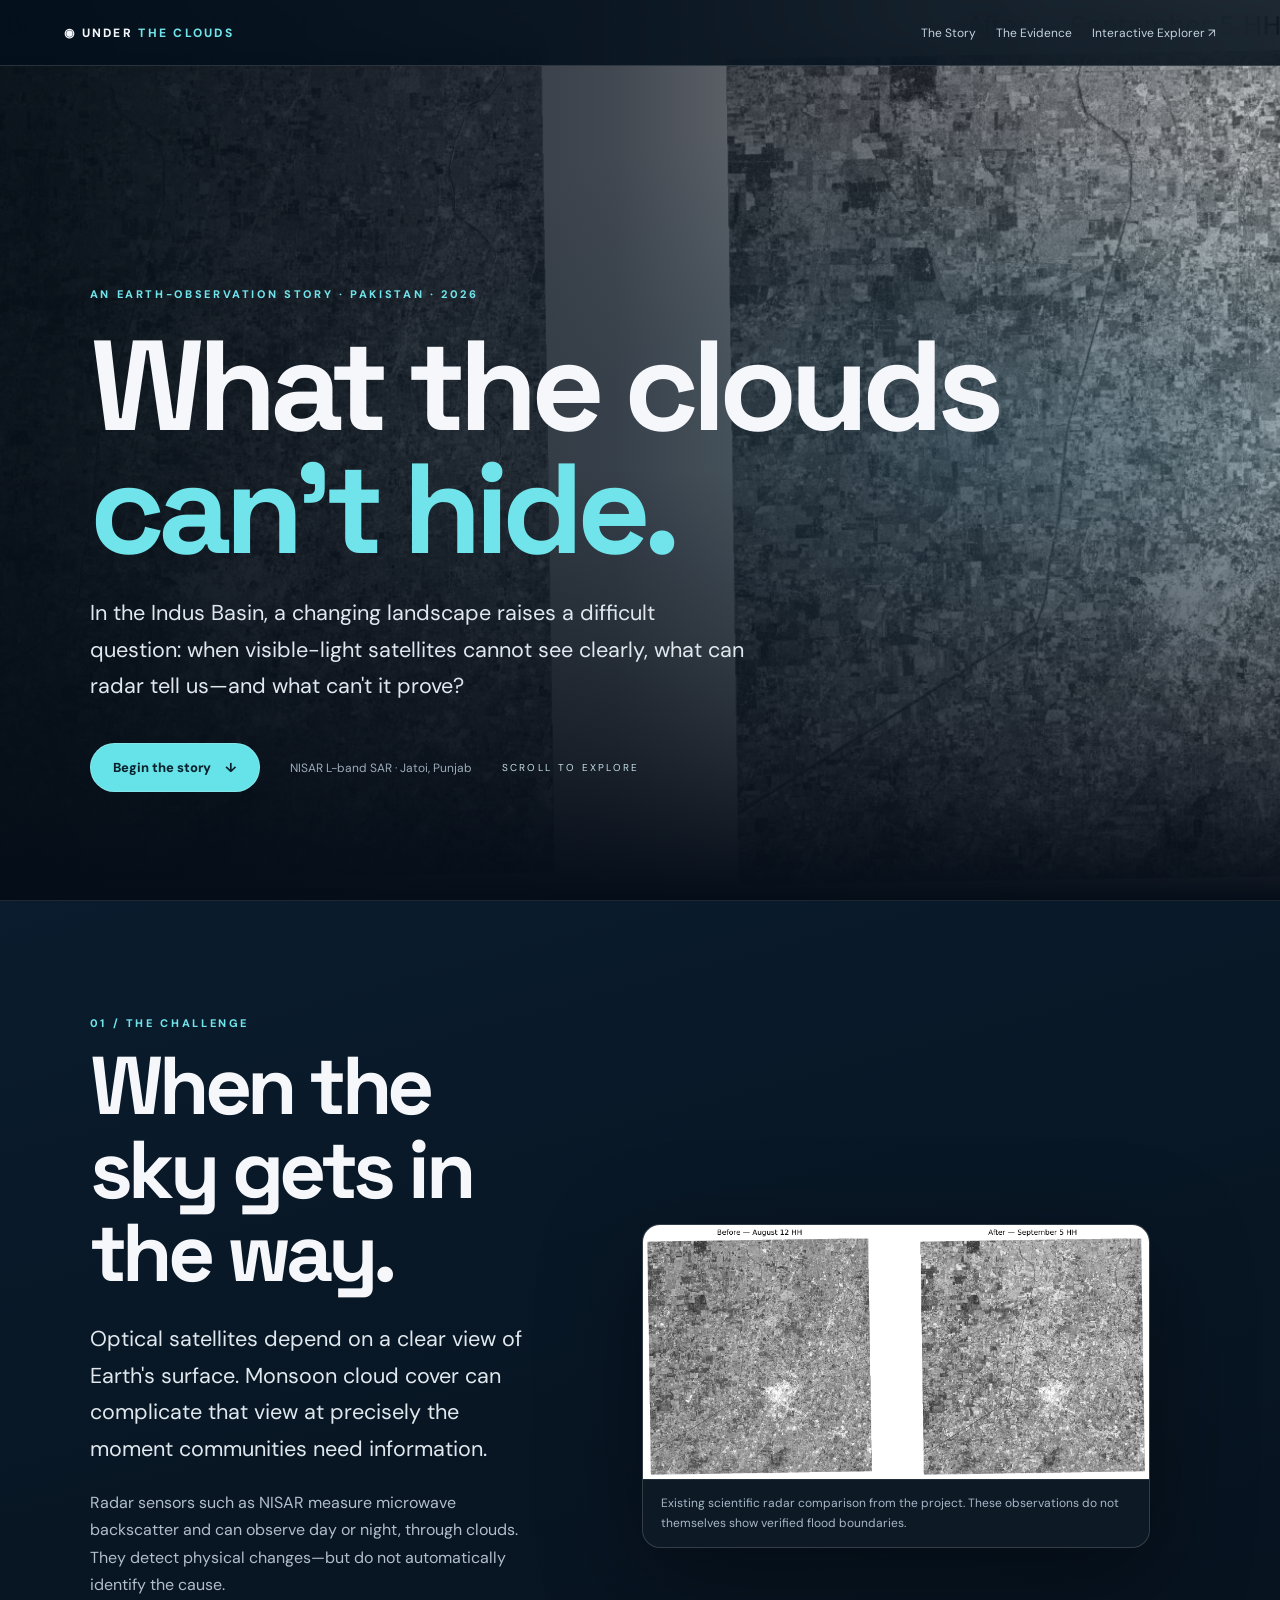
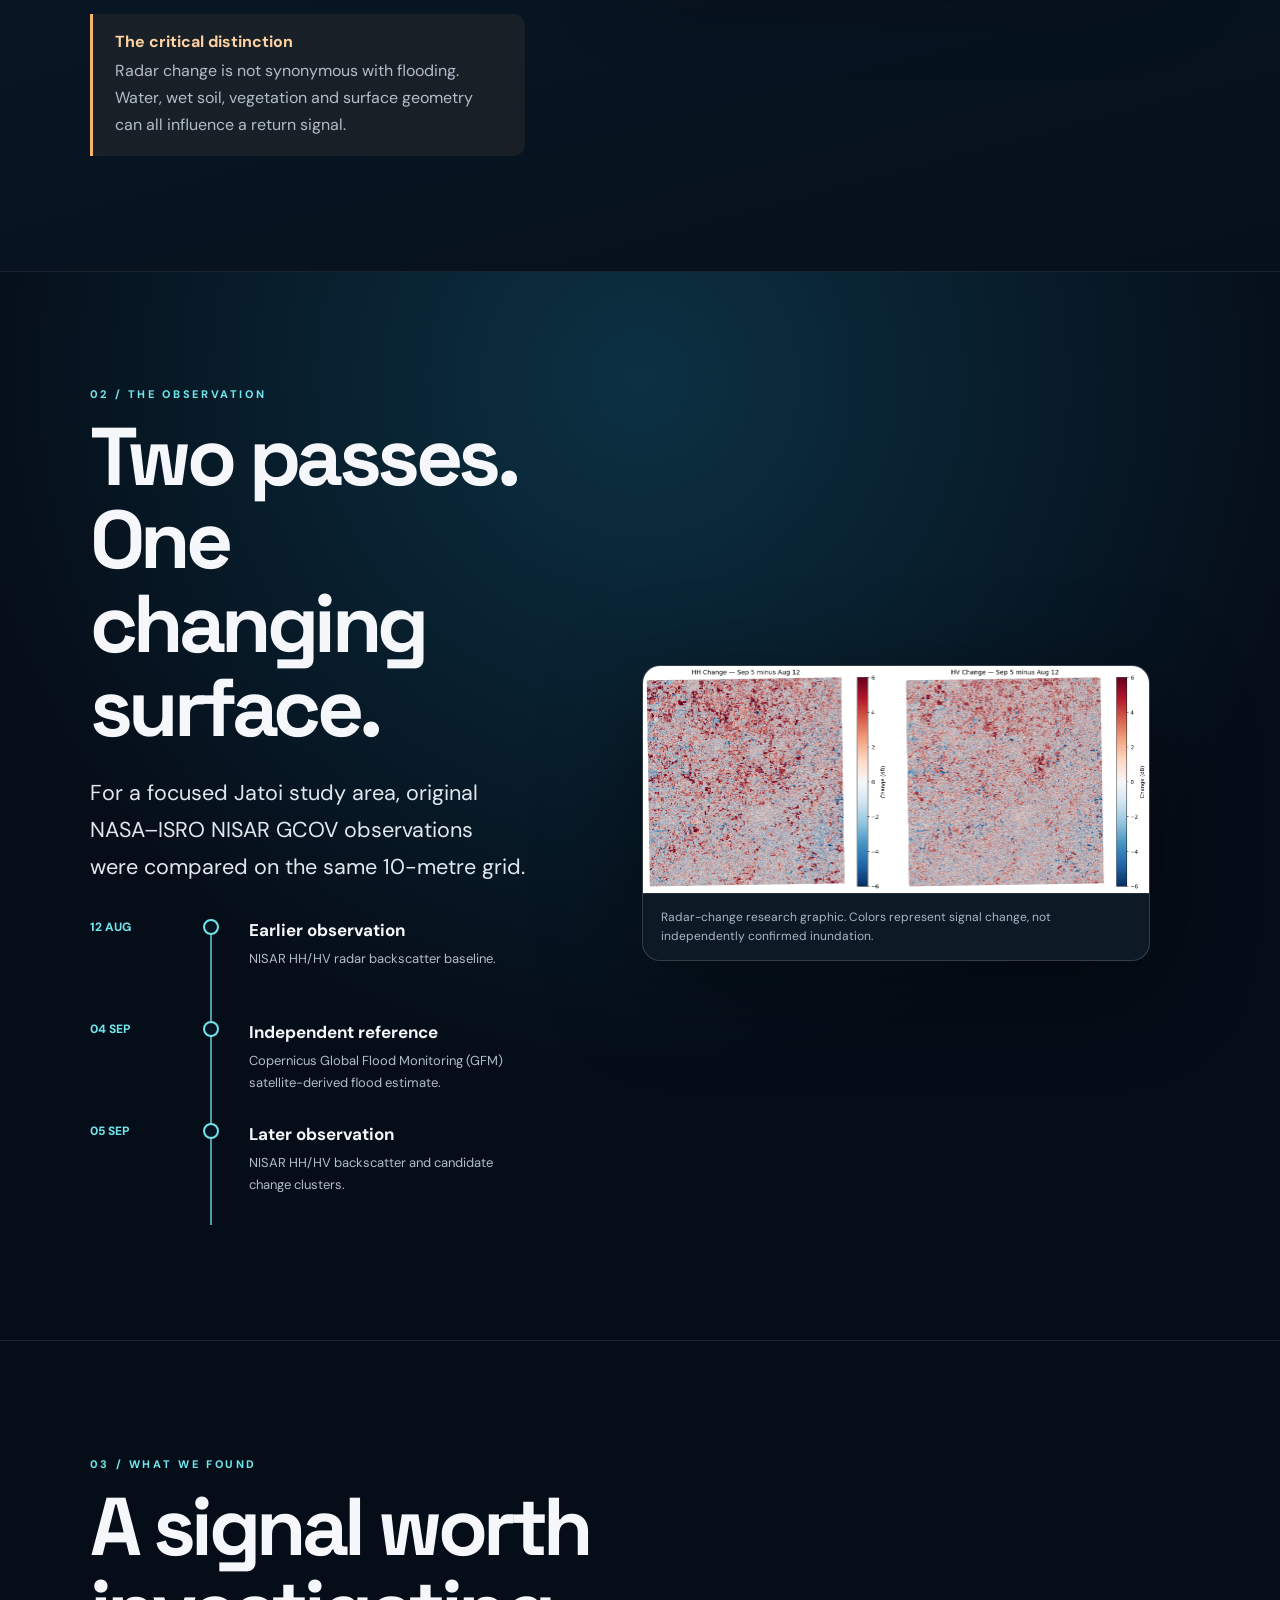
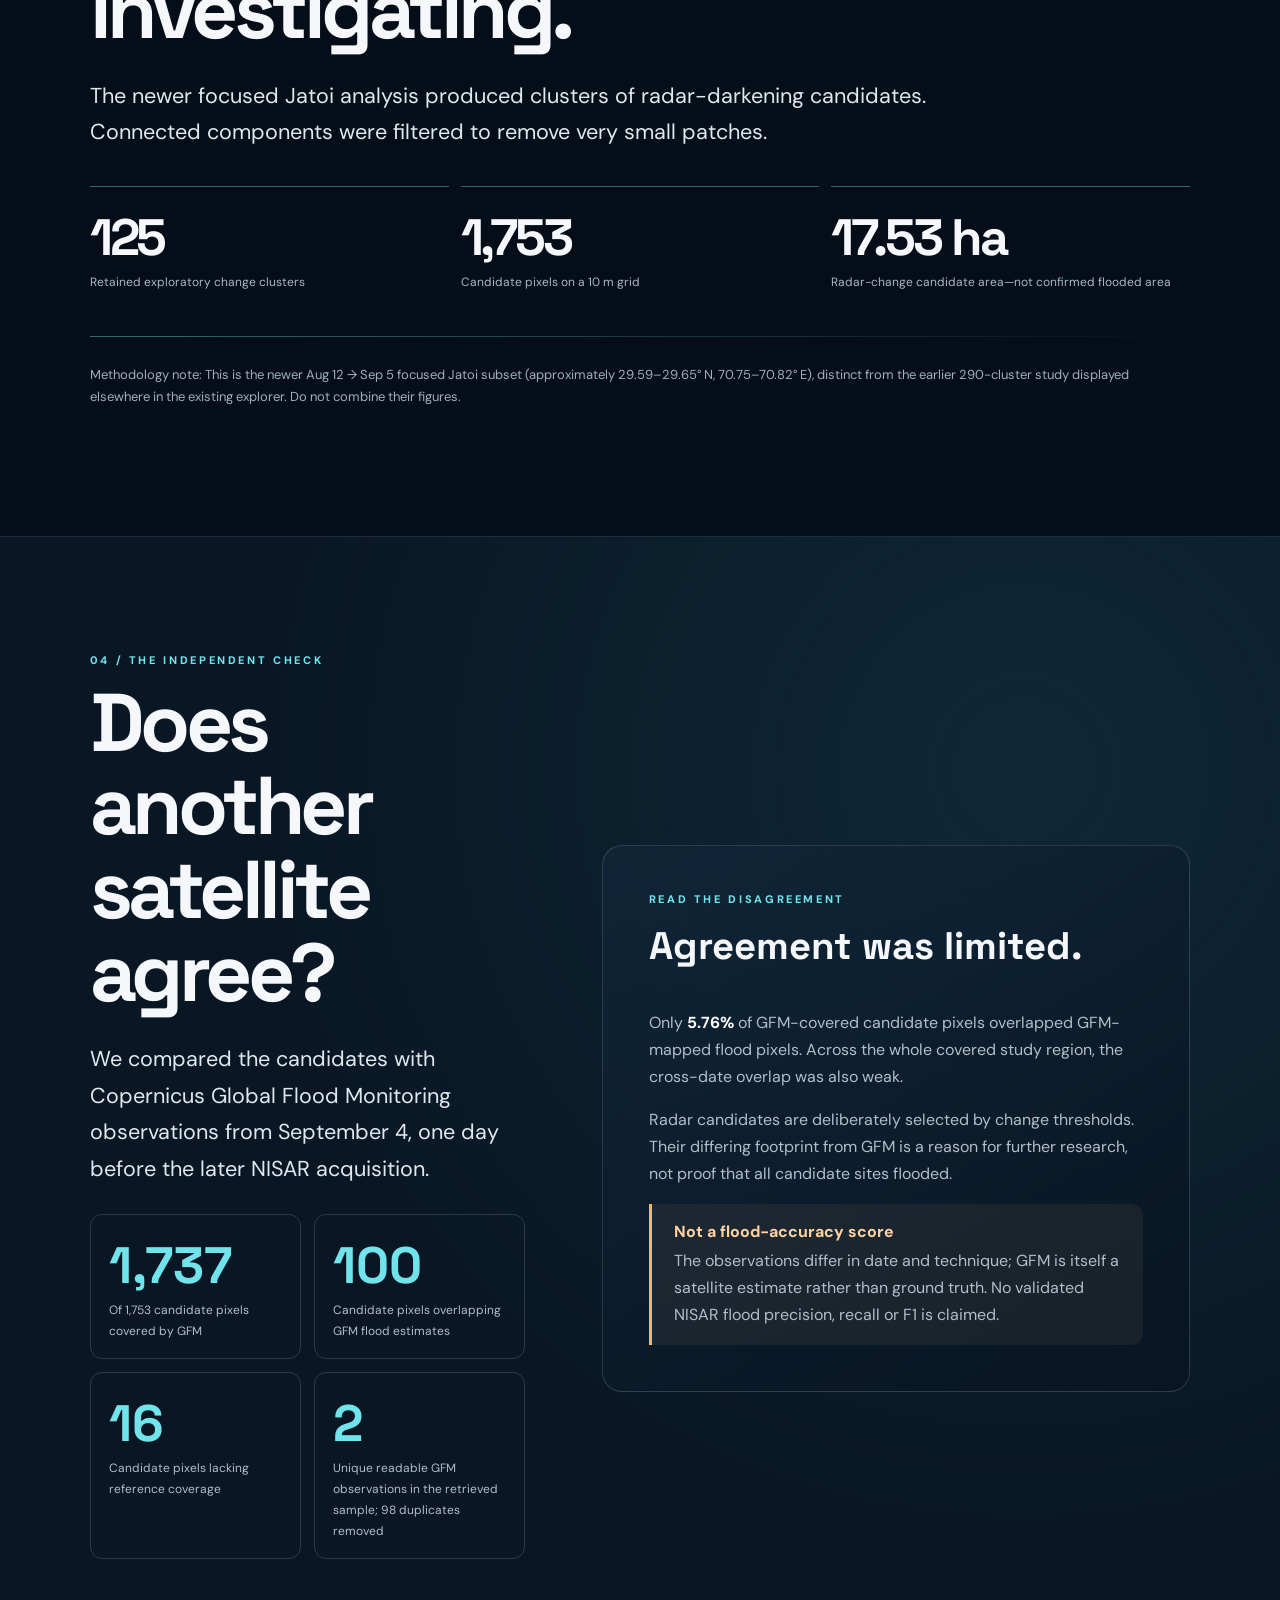
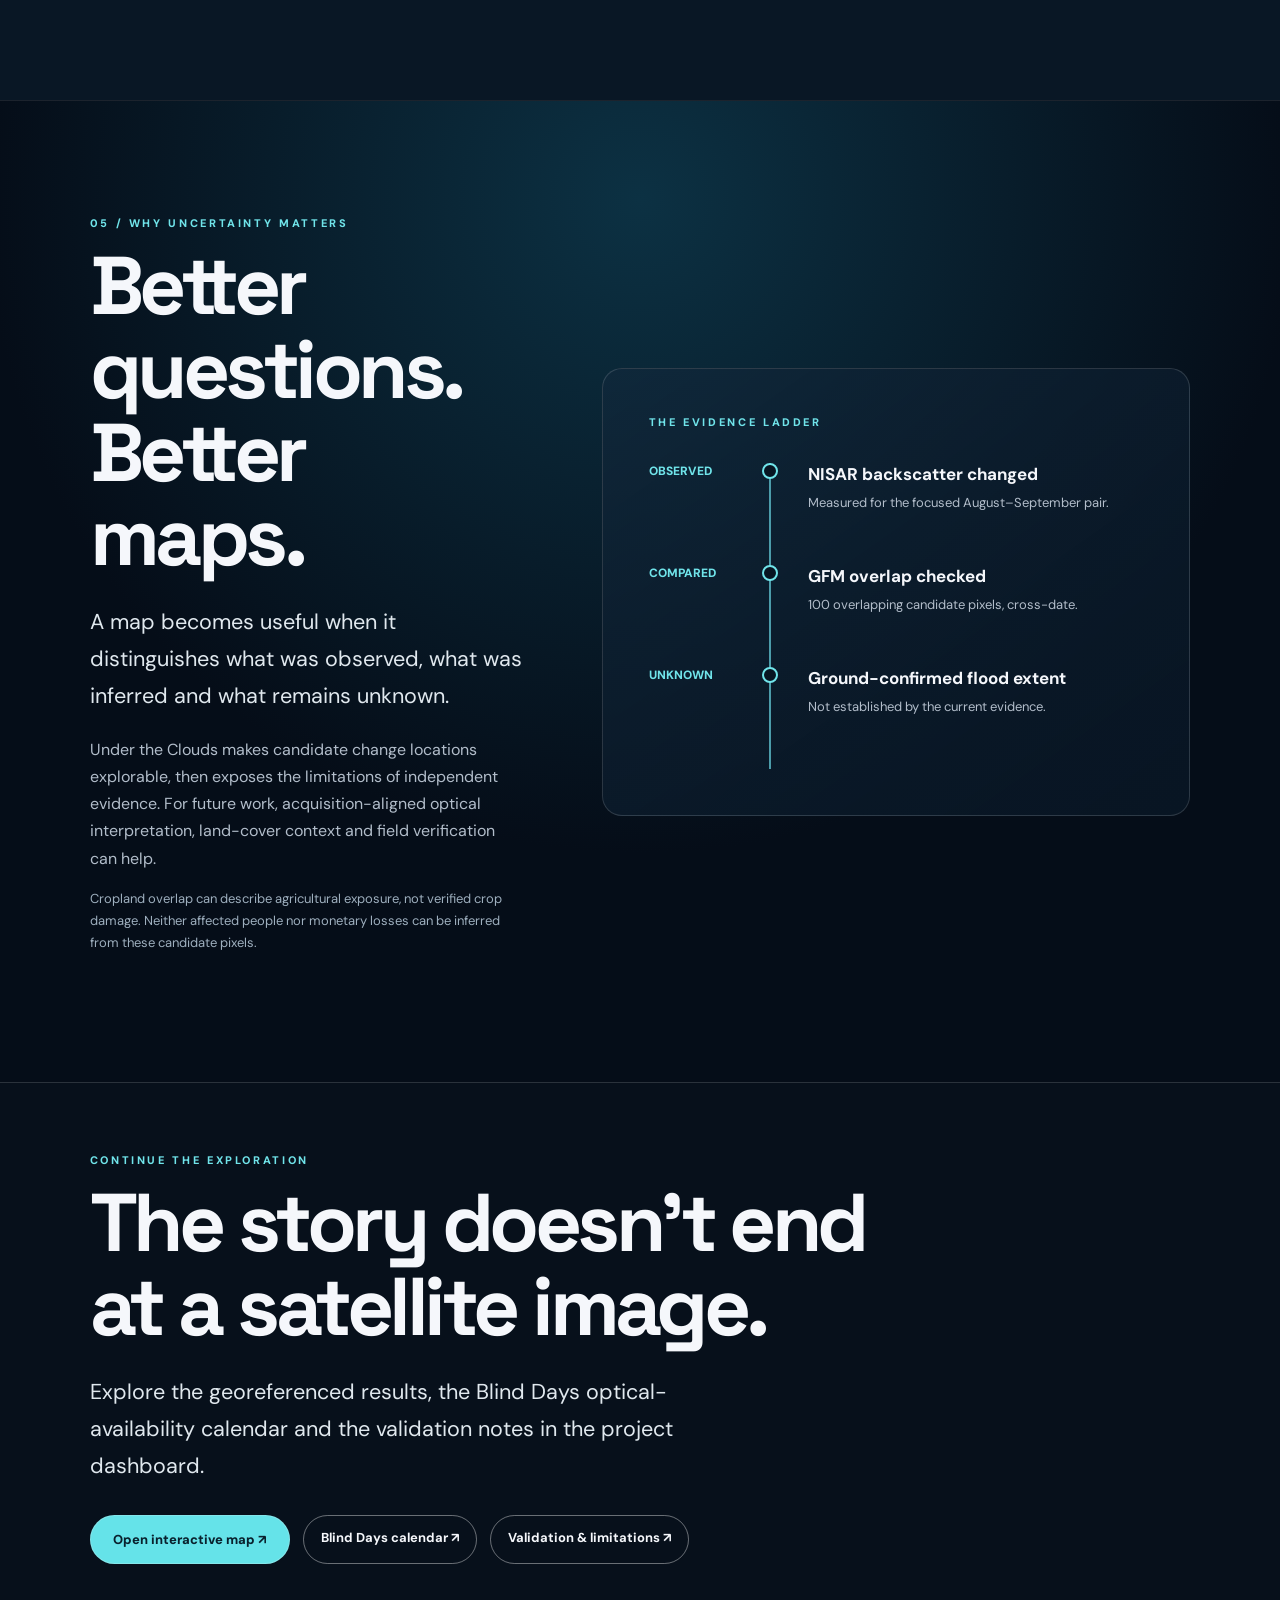
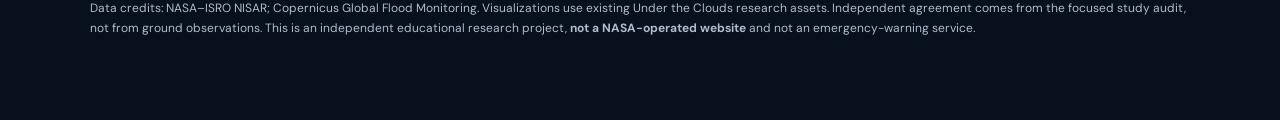
==== story.html @ d314034a "Add NASA-inspired scrollytelling narrative with evidence-first Jatoi study" ====
<!doctype html>
<html lang="en"><head><meta charset="utf-8"><meta name="viewport" content="width=device-width, initial-scale=1"><meta name="theme-color" content="#06101d"><meta name="description" content="A visual, evidence-first story of NASA NISAR observations over Jatoi, Pakistan, and an independent Copernicus flood-reference comparison."><title>The Story | Under the Clouds</title><link rel="preconnect" href="https://fonts.googleapis.com"><link href="https://fonts.googleapis.com/css2?family=DM+Sans:wght@400;500;600;700;800&family=Space+Grotesk:wght@400;500;600;700&display=swap" rel="stylesheet"><style>
:root{color-scheme:dark;--ink:#f5f7fb;--sub:#b2bdca;--edge:#ffffff24;--cyan:#70e4ea;--amber:#f6b568;--bg:#050d18}*{box-sizing:border-box}html{scroll-behavior:smooth}body{margin:0;background:var(--bg);color:var(--ink);font-family:"DM Sans",sans-serif}a{color:inherit}button{font:inherit}img{max-width:100%}.top{position:fixed;inset:0 0 auto;z-index:20;min-height:66px;display:flex;align-items:center;justify-content:space-between;padding:12px clamp(18px,5vw,84px);background:#03101bdc;backdrop-filter:blur(18px);border-bottom:1px solid var(--edge)}.brand{font-size:12px;letter-spacing:.19em;font-weight:800;text-decoration:none}.brand i{color:var(--cyan);font-style:normal}.toplinks{display:flex;gap:20px}.toplinks a{font-size:12px;text-decoration:none;color:#c3d3de}.progress{position:fixed;top:65px;left:0;width:0;height:3px;background:var(--cyan);z-index:25;box-shadow:0 0 22px var(--cyan)}.hero{min-height:100svh;position:relative;display:grid;align-items:end;isolation:isolate;padding:150px clamp(22px,7vw,110px) 12vh;overflow:hidden}.hero:before{content:"";position:absolute;inset:0;z-index:-2;background:linear-gradient(90deg,#020c17f0 3%,#030c1ac0 48%,#04122133),radial-gradient(ellipse at 76% 50%,#28748d77,transparent 53%),url('assets/jatoi_before_after.png') center/cover no-repeat;filter:saturate(.82)}.hero:after{content:"";position:absolute;inset:0;z-index:-1;background:linear-gradient(0deg,#050d18 0%,transparent 48%)}.eyebrow,.tag{font-size:11px;letter-spacing:.24em;font-weight:800;text-transform:uppercase;color:var(--cyan)}h1,h2,h3,p{margin-top:0}h1,h2{font-family:"Space Grotesk",sans-serif;letter-spacing:-.055em}h1{font-size:clamp(3.7rem,10vw,10rem);line-height:.96;max-width:1100px;margin:24px 0}h1 em{color:var(--cyan);font-style:normal}h2{font-size:clamp(2.6rem,6.4vw,6.8rem);line-height:1.02;margin:14px 0 26px}p{line-height:1.7;color:var(--sub)}.lead{max-width:660px;font-size:clamp(1.06rem,2vw,1.35rem);color:#e0e8ee}.hero-bottom{display:flex;align-items:center;gap:30px;flex-wrap:wrap;margin-top:38px}.cta{display:inline-flex;align-items:center;gap:14px;border:1px solid #a0e8ec88;padding:15px 22px;border-radius:99px;text-decoration:none;background:#65e3e9;color:#09212d;font-weight:800;font-size:13px}.quiet{font-size:12px;color:#9bacb9}.chapter{min-height:76vh;padding:clamp(80px,9vw,155px) clamp(20px,7vw,110px);position:relative;border-top:1px solid #ffffff17}.chapter-inner{width:min(1200px,100%);margin:auto}.two{display:grid;grid-template-columns:minmax(0,.85fr) minmax(0,1.15fr);align-items:center;gap:clamp(25px,6vw,100px)}.wide{max-width:850px}.art{border:1px solid #ffffff27;border-radius:18px;overflow:hidden;background:#0d1a26;box-shadow:0 24px 100px #0006}.art img{display:block;width:100%;object-fit:cover}.art figcaption{color:#a7b7c6;font-size:12px;line-height:1.6;padding:14px 18px;border-top:1px solid #ffffff16}.muted{color:#9eafbe;font-size:13px}.divider{height:1px;background:linear-gradient(90deg,#7be9ec66,transparent);margin:27px 0}.statgrid{display:grid;grid-template-columns:repeat(3,1fr);gap:12px;margin-top:35px}.stat{border-top:1px solid #68d9de70;padding:18px 0}.stat strong{font-family:"Space Grotesk",sans-serif;font-size:clamp(2rem,4vw,4rem);display:block;letter-spacing:-.06em}.stat span{color:#a9b8c5;font-size:12px;line-height:1.5}.panel{border:1px solid var(--edge);border-radius:20px;background:linear-gradient(145deg,#13293d99,#081523);padding:clamp(24px,4vw,46px)}.timeline{display:grid;gap:0;margin-top:34px}.moment{display:grid;grid-template-columns:105px 24px 1fr;gap:15px;min-height:102px}.moment time{font-size:12px;font-weight:800;color:var(--cyan)}.rail{position:relative;width:2px;background:#4c9caa}.rail:before{content:"";display:block;width:12px;height:12px;border:2px solid var(--cyan);background:#071522;border-radius:50%;position:absolute;top:0;left:-7px}.moment h3{font-size:17px;margin:0 0 7px}.moment p{font-size:13px;margin:0}.warn{border-left:3px solid var(--amber);padding:17px 22px;background:#eab16d13;border-radius:0 12px 12px 0}.warn strong{color:#ffd2a1}.warn p{margin:5px 0 0}.evidence{background:radial-gradient(circle at 80% 20%,#1d52624a,transparent 55%),#091725}.evidence-stat{display:grid;grid-template-columns:repeat(2,1fr);gap:13px;margin:26px 0}.evidence-stat div{padding:18px;border:1px solid var(--edge);border-radius:12px}.evidence-stat strong{display:block;font:700 clamp(2rem,4vw,3.2rem) "Space Grotesk";color:var(--cyan)}.evidence-stat span{font-size:12px;color:var(--sub)}.story-footer{padding:70px clamp(22px,7vw,110px);background:#07101b;border-top:1px solid var(--edge)}.story-footer>div{max-width:1200px;margin:auto}.links{display:flex;gap:13px;flex-wrap:wrap;margin-top:30px}.outline{border:1px solid #ffffff65;padding:13px 17px;border-radius:100px;text-decoration:none;font-size:13px;font-weight:700}.sources{font-size:12px;color:#aebccc;margin-top:34px}.sources a{color:var(--cyan)}.reveal{opacity:0;transform:translateY(22px);transition:opacity .7s,transform .7s}.reveal.visible{opacity:1;transform:none}.scrollhint{letter-spacing:.23em;color:#c4dee6;font-size:10px}.cloud{background:linear-gradient(165deg,#0a1c2d,#06101b)}.night{background:radial-gradient(circle at 50% 10%,#0c3143,#050d18 60%)}@media(max-width:800px){.two{grid-template-columns:1fr}.statgrid{grid-template-columns:1fr 1fr}.toplinks a:last-child{display:none}.chapter{min-height:auto}.hero{padding-bottom:80px}.moment{grid-template-columns:90px 18px 1fr;gap:9px}}@media(max-width:480px){.statgrid{grid-template-columns:1fr}.evidence-stat{grid-template-columns:1fr}h1{font-size:3.5rem}}@media(prefers-reduced-motion:reduce){html{scroll-behavior:auto}.reveal{opacity:1;transform:none;transition:none}}
</style></head><body>
<div class="progress" id="progress" aria-hidden="true"></div><header class="top"><a class="brand" href="index.html">◉ UNDER <i>THE CLOUDS</i></a><nav class="toplinks"><a href="#story">The Story</a><a href="#evidence">The Evidence</a><a href="index.html#explorer">Interactive Explorer ↗</a></nav></header>
<main><section class="hero" id="story"><div><div class="eyebrow">An Earth-observation story · Pakistan · 2026</div><h1>What the clouds <em>can't hide.</em></h1><p class="lead">In the Indus Basin, a changing landscape raises a difficult question: when visible-light satellites cannot see clearly, what can radar tell us—and what can't it prove?</p><div class="hero-bottom"><a href="#chapter-1" class="cta">Begin the story <span aria-hidden="true">↓</span></a><span class="quiet">NISAR L-band SAR · Jatoi, Punjab</span><span class="scrollhint">SCROLL TO EXPLORE</span></div></div></section>
<section class="chapter cloud" id="chapter-1"><div class="chapter-inner two"><div class="reveal"><div class="tag">01 / The challenge</div><h2>When the sky gets in the way.</h2><p class="lead">Optical satellites depend on a clear view of Earth's surface. Monsoon cloud cover can complicate that view at precisely the moment communities need information.</p><p>Radar sensors such as NISAR measure microwave backscatter and can observe day or night, through clouds. They detect physical changes—but do not automatically identify the cause.</p><div class="warn"><strong>The critical distinction</strong><p>Radar change is not synonymous with flooding. Water, wet soil, vegetation and surface geometry can all influence a return signal.</p></div></div><figure class="art reveal"><img src="assets/jatoi_before_after.png" alt="Existing Jatoi radar observation comparison: August 12 and September 5" loading="lazy"><figcaption>Existing scientific radar comparison from the project. These observations do not themselves show verified flood boundaries.</figcaption></figure></div></section>
<section class="chapter night" id="chapter-2"><div class="chapter-inner"><div class="tag reveal">02 / The observation</div><div class="two"><div class="reveal"><h2>Two passes.<br>One changing surface.</h2><p class="lead">For a focused Jatoi study area, original NASA–ISRO NISAR GCOV observations were compared on the same 10-metre grid.</p><div class="timeline"><div class="moment"><time datetime="2026-08-12">12 AUG</time><div class="rail"></div><div><h3>Earlier observation</h3><p>NISAR HH/HV radar backscatter baseline.</p></div></div><div class="moment"><time datetime="2026-09-04">04 SEP</time><div class="rail"></div><div><h3>Independent reference</h3><p>Copernicus Global Flood Monitoring (GFM) satellite-derived flood estimate.</p></div></div><div class="moment"><time datetime="2026-09-05">05 SEP</time><div class="rail"></div><div><h3>Later observation</h3><p>NISAR HH/HV backscatter and candidate change clusters.</p></div></div></div></div><figure class="art reveal"><img src="assets/jatoi_radar_change.png" alt="Jatoi radar HH/HV change illustration from existing NISAR analysis" loading="lazy"><figcaption>Radar-change research graphic. Colors represent signal change, not independently confirmed inundation.</figcaption></figure></div></div></section>
<section class="chapter" id="chapter-3"><div class="chapter-inner"><div class="tag reveal">03 / What we found</div><h2 class="wide reveal">A signal worth investigating.</h2><p class="lead wide reveal">The newer focused Jatoi analysis produced clusters of radar-darkening candidates. Connected components were filtered to remove very small patches.</p><div class="statgrid reveal"><div class="stat"><strong>125</strong><span>Retained exploratory change clusters</span></div><div class="stat"><strong>1,753</strong><span>Candidate pixels on a 10 m grid</span></div><div class="stat"><strong>17.53 ha</strong><span>Radar-change candidate area—not confirmed flooded area</span></div></div><div class="divider"></div><p class="muted reveal">Methodology note: This is the newer Aug 12 → Sep 5 focused Jatoi subset (approximately 29.59–29.65° N, 70.75–70.82° E), distinct from the earlier 290-cluster study displayed elsewhere in the existing explorer. Do not combine their figures.</p></div></section>
<section class="chapter evidence" id="evidence"><div class="chapter-inner two"><div class="reveal"><div class="tag">04 / The independent check</div><h2>Does another satellite agree?</h2><p class="lead">We compared the candidates with Copernicus Global Flood Monitoring observations from September 4, one day before the later NISAR acquisition.</p><div class="evidence-stat"><div><strong>1,737</strong><span>Of 1,753 candidate pixels covered by GFM</span></div><div><strong>100</strong><span>Candidate pixels overlapping GFM flood estimates</span></div><div><strong>16</strong><span>Candidate pixels lacking reference coverage</span></div><div><strong>2</strong><span>Unique readable GFM observations in the retrieved sample; 98 duplicates removed</span></div></div></div><div class="panel reveal"><div class="eyebrow">Read the disagreement</div><h3 style="font:700 clamp(1.7rem,3vw,2.5rem) 'Space Grotesk';margin-top:15px">Agreement was limited.</h3><p>Only <strong style="color:#fff">5.76%</strong> of GFM-covered candidate pixels overlapped GFM-mapped flood pixels. Across the whole covered study region, the cross-date overlap was also weak.</p><p>Radar candidates are deliberately selected by change thresholds. Their differing footprint from GFM is a reason for further research, not proof that all candidate sites flooded.</p><div class="warn"><strong>Not a flood-accuracy score</strong><p>The observations differ in date and technique; GFM is itself a satellite estimate rather than ground truth. No validated NISAR flood precision, recall or F1 is claimed.</p></div></div></div></section>
<section class="chapter night" id="chapter-5"><div class="chapter-inner two"><div class="reveal"><div class="tag">05 / Why uncertainty matters</div><h2>Better questions. Better maps.</h2><p class="lead">A map becomes useful when it distinguishes what was observed, what was inferred and what remains unknown.</p><p>Under the Clouds makes candidate change locations explorable, then exposes the limitations of independent evidence. For future work, acquisition-aligned optical interpretation, land-cover context and field verification can help.</p><p class="muted">Cropland overlap can describe agricultural exposure, not verified crop damage. Neither affected people nor monetary losses can be inferred from these candidate pixels.</p></div><div class="panel reveal"><div class="eyebrow">The evidence ladder</div><div class="timeline"><div class="moment"><time>OBSERVED</time><div class="rail"></div><div><h3>NISAR backscatter changed</h3><p>Measured for the focused August–September pair.</p></div></div><div class="moment"><time>COMPARED</time><div class="rail"></div><div><h3>GFM overlap checked</h3><p>100 overlapping candidate pixels, cross-date.</p></div></div><div class="moment"><time>UNKNOWN</time><div class="rail"></div><div><h3>Ground-confirmed flood extent</h3><p>Not established by the current evidence.</p></div></div></div></div></div></section>
<section class="story-footer"><div><div class="tag">Continue the exploration</div><h2 style="max-width:800px">The story doesn't end at a satellite image.</h2><p class="lead">Explore the georeferenced results, the Blind Days optical-availability calendar and the validation notes in the project dashboard.</p><div class="links"><a class="cta" href="index.html#explorer">Open interactive map ↗</a><a class="outline" href="index.html#blind-days">Blind Days calendar ↗</a><a class="outline" href="index.html#validation">Validation & limitations ↗</a></div><p class="sources">Data credits: NASA–ISRO NISAR; Copernicus Global Flood Monitoring. Visualizations use existing Under the Clouds research assets. Independent agreement comes from the focused study audit, not from ground observations. This is an independent educational research project, <strong>not a NASA-operated website</strong> and not an emergency-warning service.</p></div></section>
</main><script>(function(){var line=document.getElementById('progress');function update(){var d=document.documentElement;var total=Math.max(1,d.scrollHeight-innerHeight);line.style.width=(Math.min(100,100*scrollY/total))+'%'}addEventListener('scroll',update,{passive:true});update();if(!('IntersectionObserver'in window)){document.querySelectorAll('.reveal').forEach(function(el){el.classList.add('visible')});return}var obs=new IntersectionObserver(function(entries){entries.forEach(function(e){if(e.isIntersecting){e.target.classList.add('visible');obs.unobserve(e.target)}})},{threshold:.13});document.querySelectorAll('.reveal').forEach(function(el){obs.observe(el)})})();</script></body></html>
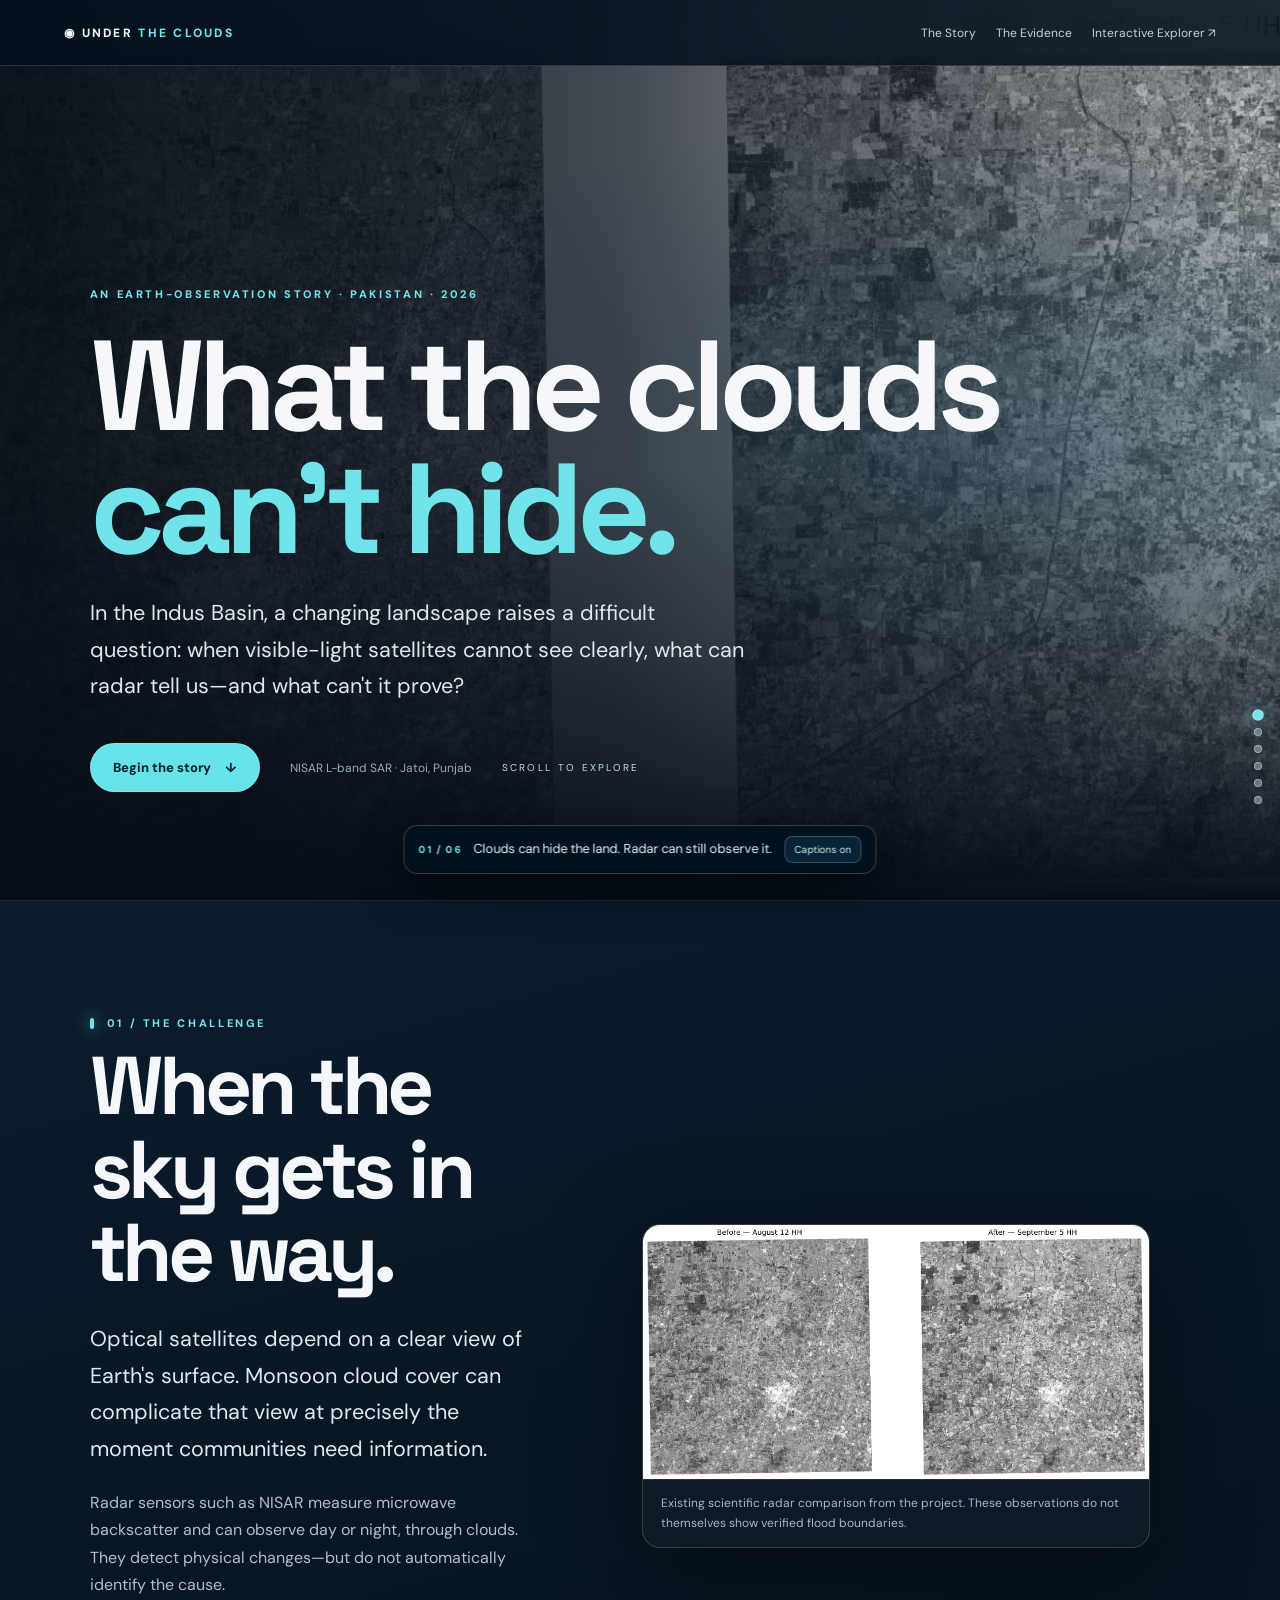
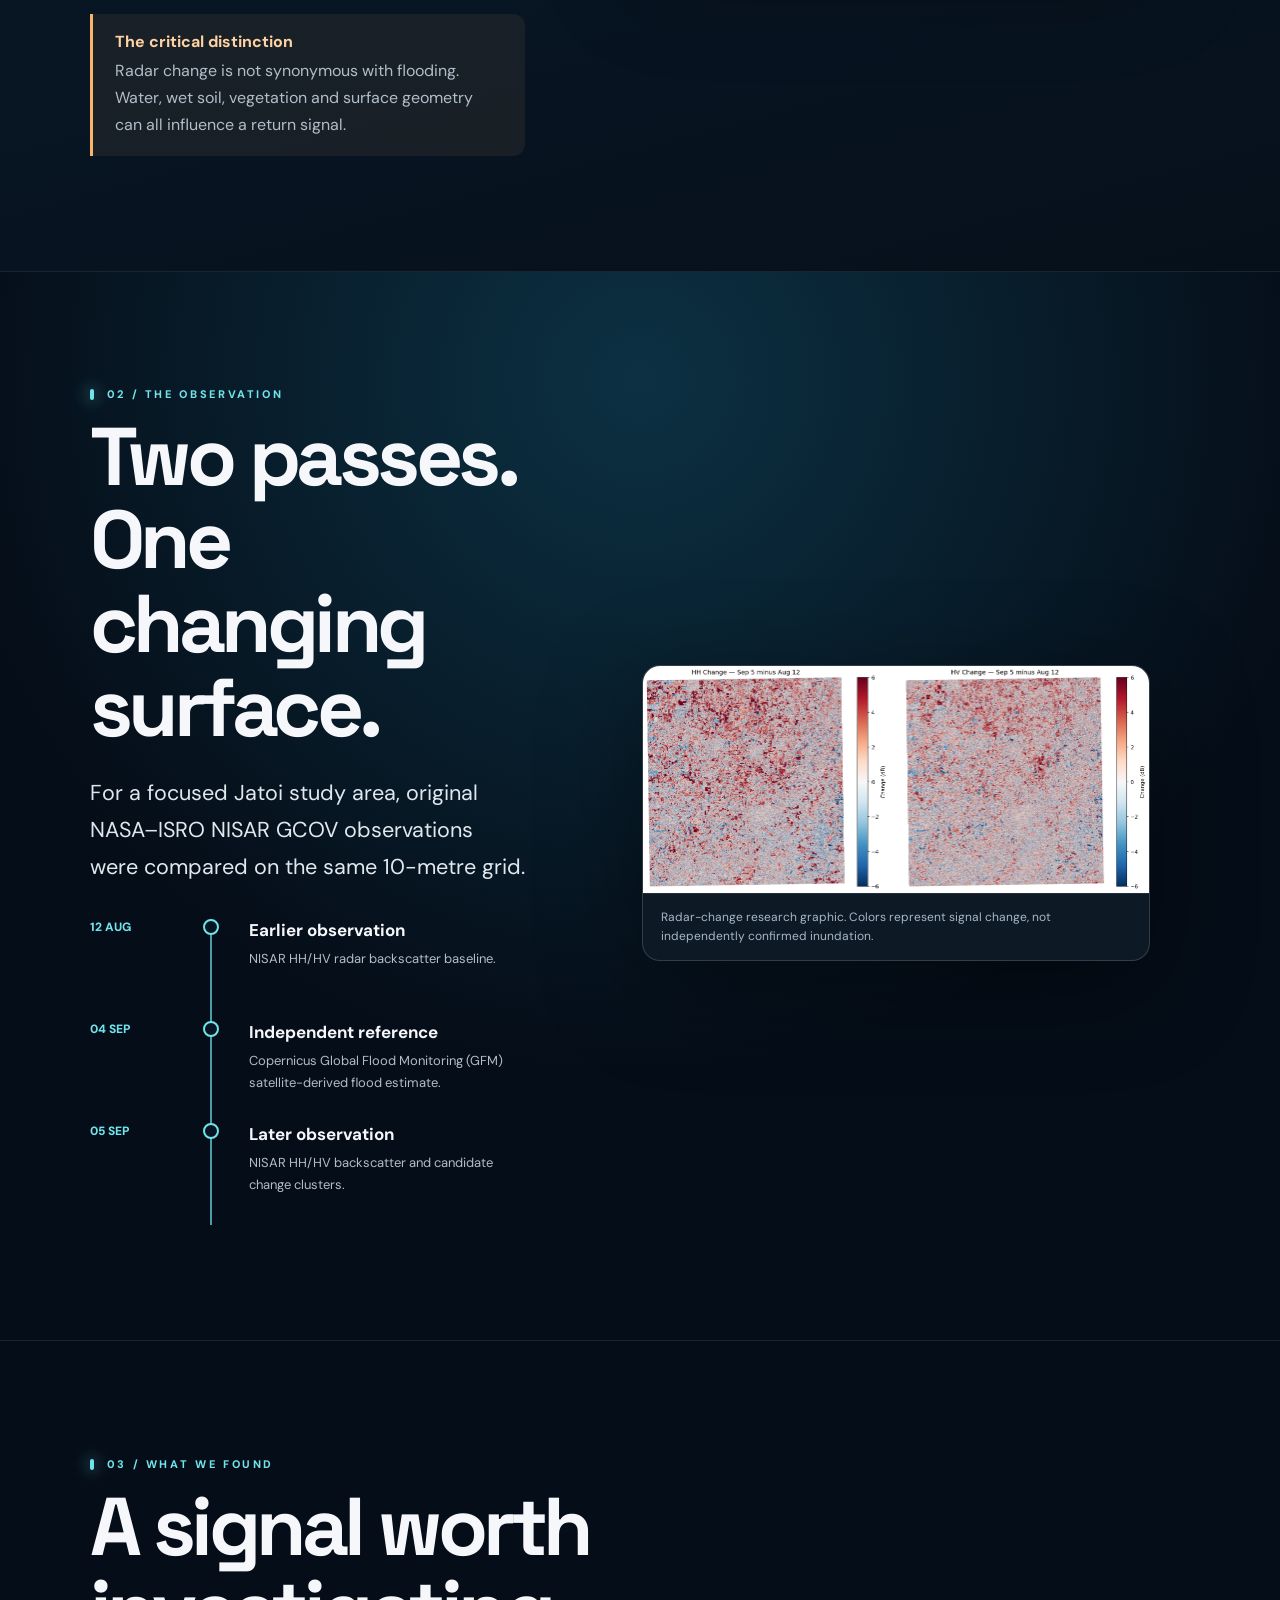
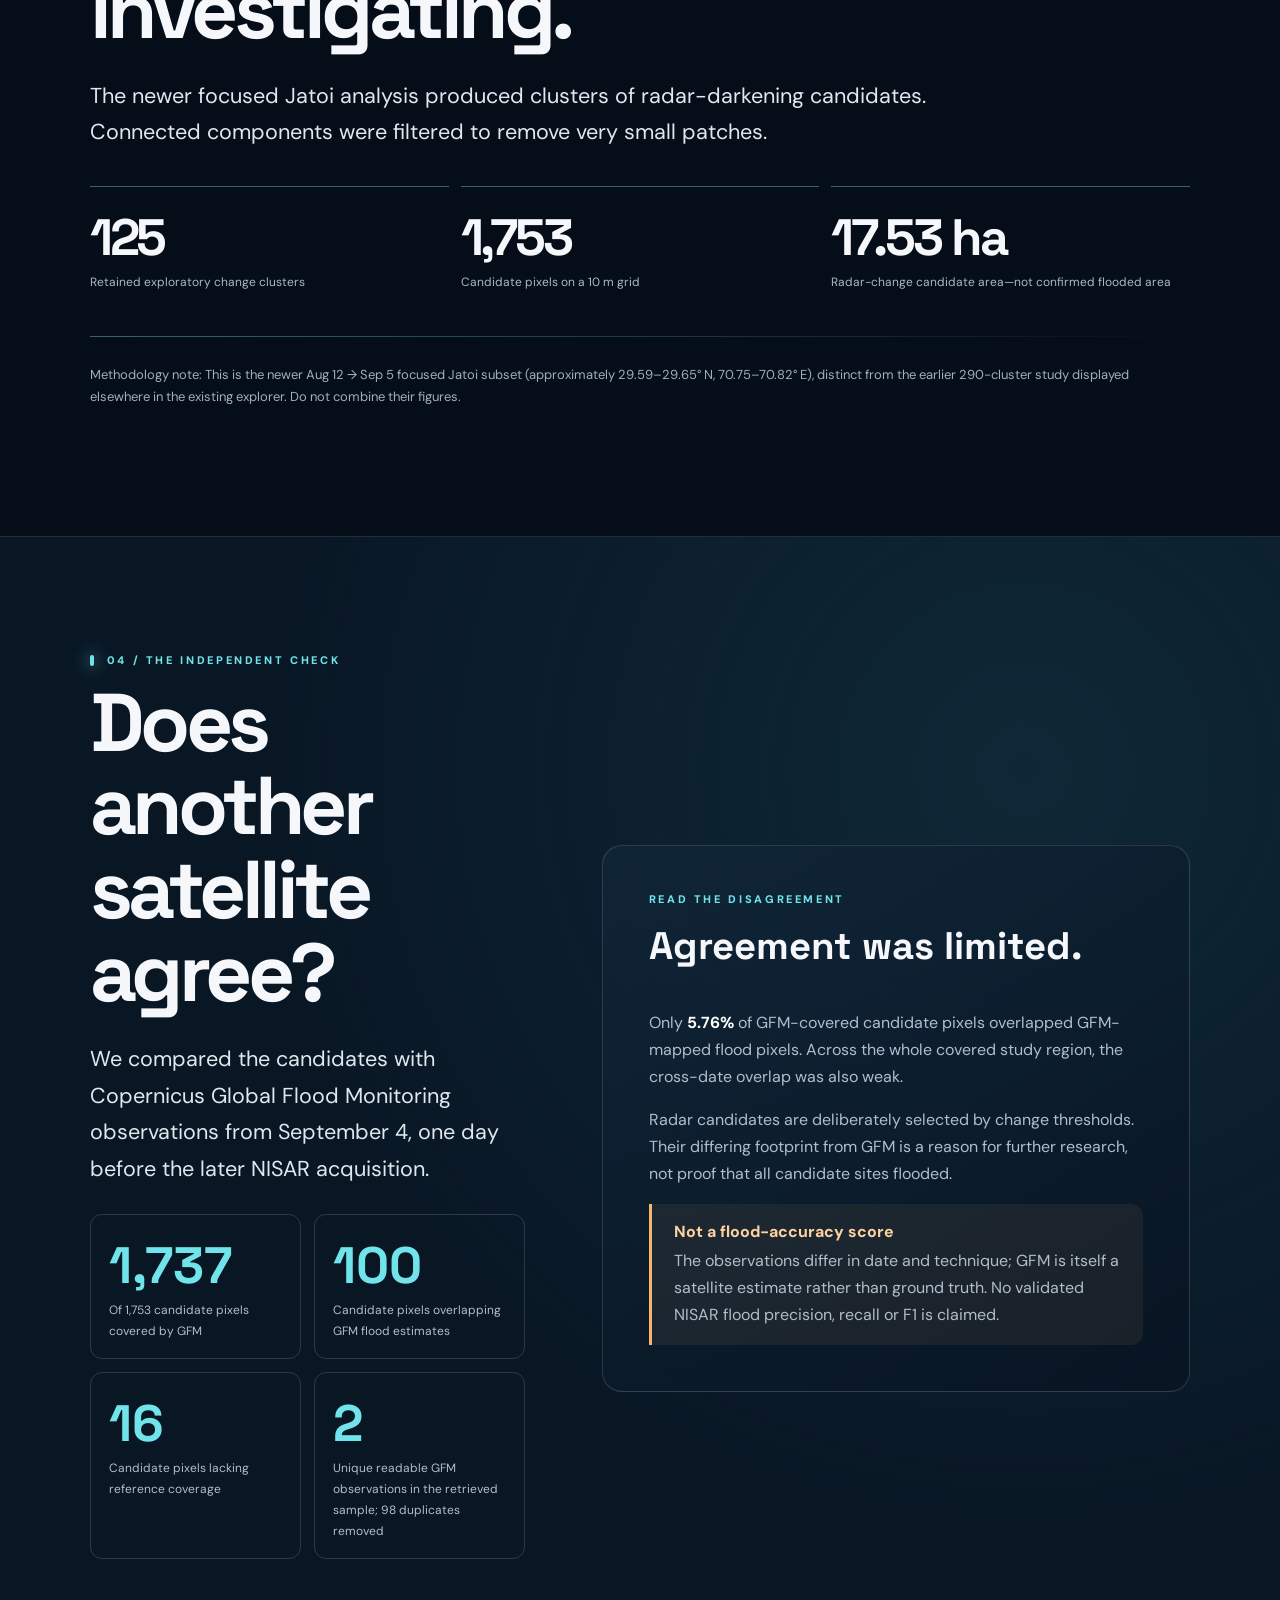
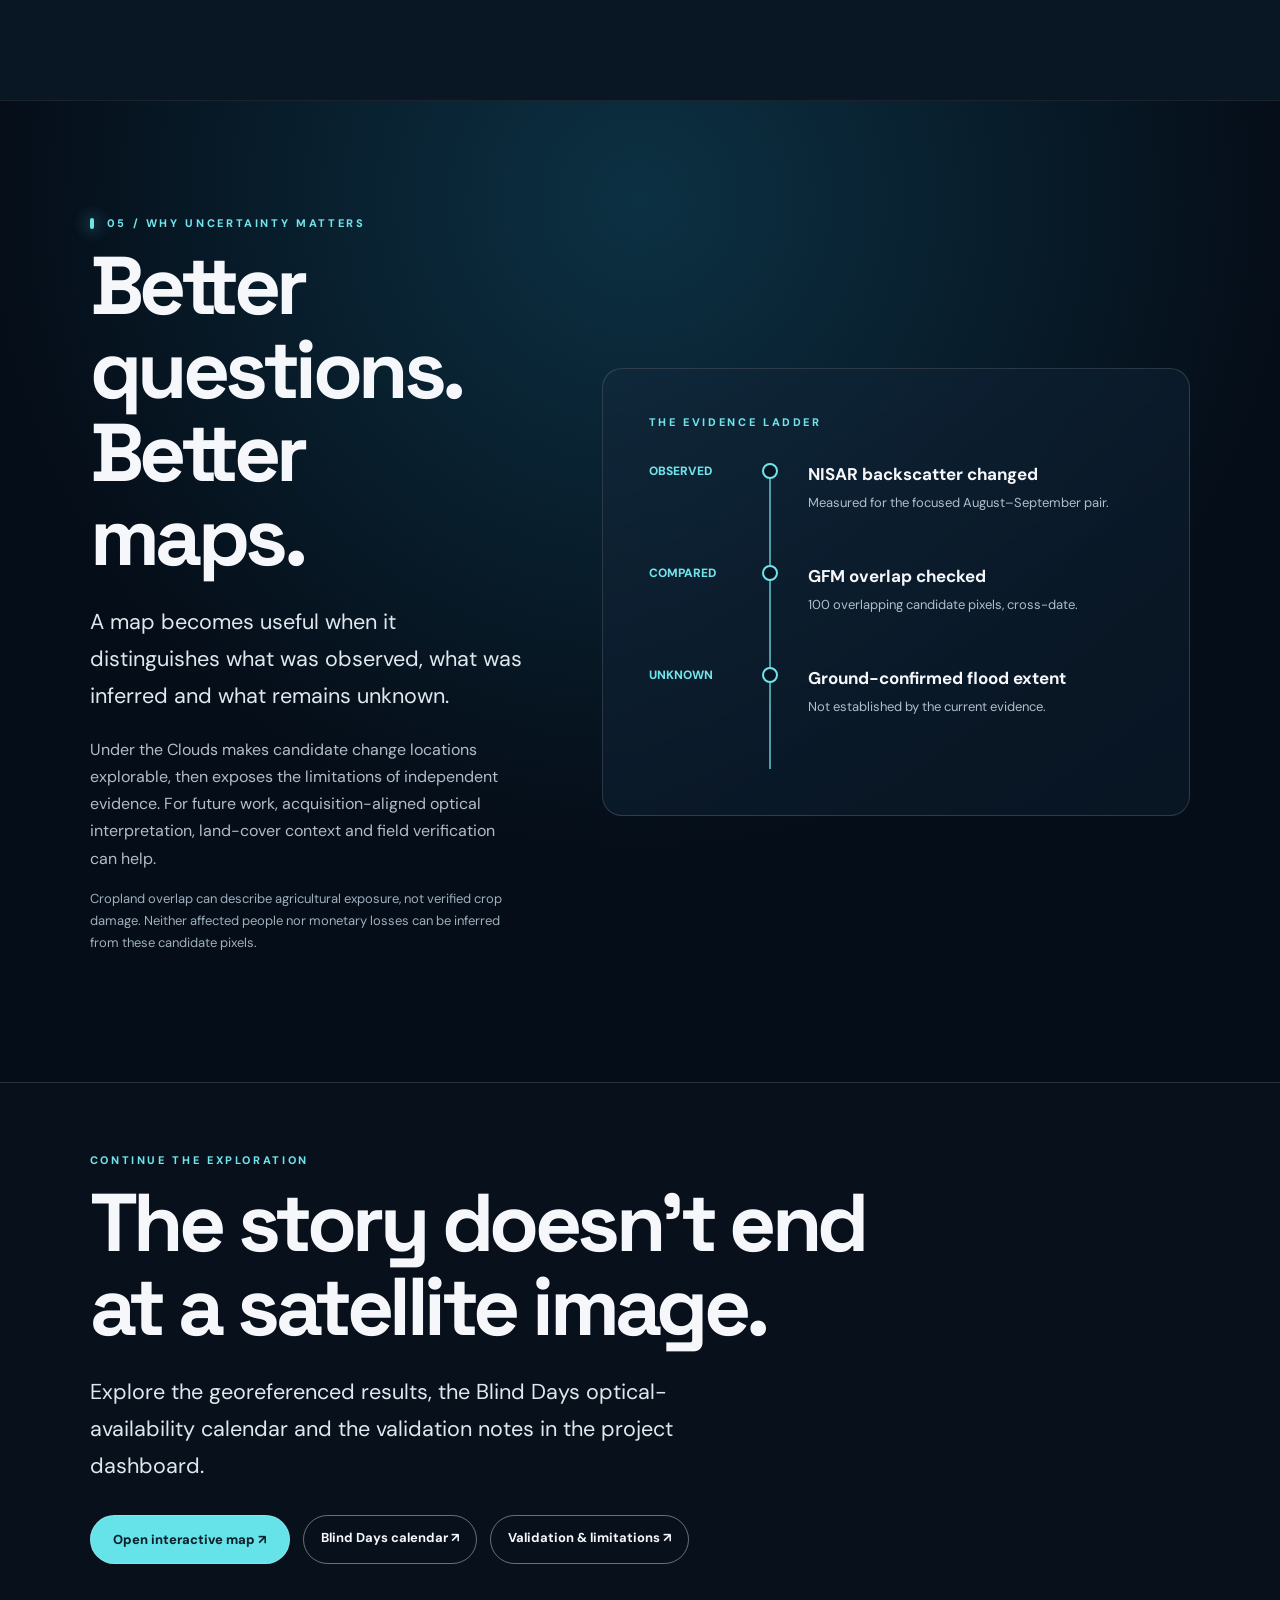
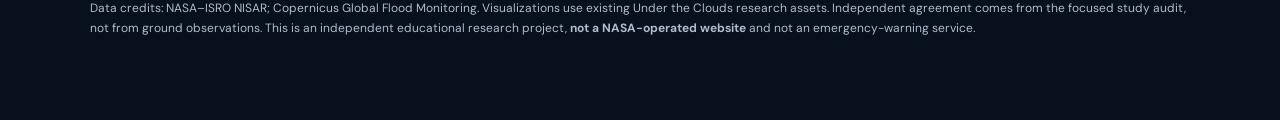
==== commit 9cb28d4f: "Improve cinematic story with small narrated subtitles and motion" ====
--- a/story.html
+++ b/story.html
@@ -1,8 +1,39 @@
 <!doctype html>
 <html lang="en"><head><meta charset="utf-8"><meta name="viewport" content="width=device-width, initial-scale=1"><meta name="theme-color" content="#06101d"><meta name="description" content="A visual, evidence-first story of NASA NISAR observations over Jatoi, Pakistan, and an independent Copernicus flood-reference comparison."><title>The Story | Under the Clouds</title><link rel="preconnect" href="https://fonts.googleapis.com"><link href="https://fonts.googleapis.com/css2?family=DM+Sans:wght@400;500;600;700;800&family=Space+Grotesk:wght@400;500;600;700&display=swap" rel="stylesheet"><style>
 :root{color-scheme:dark;--ink:#f5f7fb;--sub:#b2bdca;--edge:#ffffff24;--cyan:#70e4ea;--amber:#f6b568;--bg:#050d18}*{box-sizing:border-box}html{scroll-behavior:smooth}body{margin:0;background:var(--bg);color:var(--ink);font-family:"DM Sans",sans-serif}a{color:inherit}button{font:inherit}img{max-width:100%}.top{position:fixed;inset:0 0 auto;z-index:20;min-height:66px;display:flex;align-items:center;justify-content:space-between;padding:12px clamp(18px,5vw,84px);background:#03101bdc;backdrop-filter:blur(18px);border-bottom:1px solid var(--edge)}.brand{font-size:12px;letter-spacing:.19em;font-weight:800;text-decoration:none}.brand i{color:var(--cyan);font-style:normal}.toplinks{display:flex;gap:20px}.toplinks a{font-size:12px;text-decoration:none;color:#c3d3de}.progress{position:fixed;top:65px;left:0;width:0;height:3px;background:var(--cyan);z-index:25;box-shadow:0 0 22px var(--cyan)}.hero{min-height:100svh;position:relative;display:grid;align-items:end;isolation:isolate;padding:150px clamp(22px,7vw,110px) 12vh;overflow:hidden}.hero:before{content:"";position:absolute;inset:0;z-index:-2;background:linear-gradient(90deg,#020c17f0 3%,#030c1ac0 48%,#04122133),radial-gradient(ellipse at 76% 50%,#28748d77,transparent 53%),url('assets/jatoi_before_after.png') center/cover no-repeat;filter:saturate(.82)}.hero:after{content:"";position:absolute;inset:0;z-index:-1;background:linear-gradient(0deg,#050d18 0%,transparent 48%)}.eyebrow,.tag{font-size:11px;letter-spacing:.24em;font-weight:800;text-transform:uppercase;color:var(--cyan)}h1,h2,h3,p{margin-top:0}h1,h2{font-family:"Space Grotesk",sans-serif;letter-spacing:-.055em}h1{font-size:clamp(3.7rem,10vw,10rem);line-height:.96;max-width:1100px;margin:24px 0}h1 em{color:var(--cyan);font-style:normal}h2{font-size:clamp(2.6rem,6.4vw,6.8rem);line-height:1.02;margin:14px 0 26px}p{line-height:1.7;color:var(--sub)}.lead{max-width:660px;font-size:clamp(1.06rem,2vw,1.35rem);color:#e0e8ee}.hero-bottom{display:flex;align-items:center;gap:30px;flex-wrap:wrap;margin-top:38px}.cta{display:inline-flex;align-items:center;gap:14px;border:1px solid #a0e8ec88;padding:15px 22px;border-radius:99px;text-decoration:none;background:#65e3e9;color:#09212d;font-weight:800;font-size:13px}.quiet{font-size:12px;color:#9bacb9}.chapter{min-height:76vh;padding:clamp(80px,9vw,155px) clamp(20px,7vw,110px);position:relative;border-top:1px solid #ffffff17}.chapter-inner{width:min(1200px,100%);margin:auto}.two{display:grid;grid-template-columns:minmax(0,.85fr) minmax(0,1.15fr);align-items:center;gap:clamp(25px,6vw,100px)}.wide{max-width:850px}.art{border:1px solid #ffffff27;border-radius:18px;overflow:hidden;background:#0d1a26;box-shadow:0 24px 100px #0006}.art img{display:block;width:100%;object-fit:cover}.art figcaption{color:#a7b7c6;font-size:12px;line-height:1.6;padding:14px 18px;border-top:1px solid #ffffff16}.muted{color:#9eafbe;font-size:13px}.divider{height:1px;background:linear-gradient(90deg,#7be9ec66,transparent);margin:27px 0}.statgrid{display:grid;grid-template-columns:repeat(3,1fr);gap:12px;margin-top:35px}.stat{border-top:1px solid #68d9de70;padding:18px 0}.stat strong{font-family:"Space Grotesk",sans-serif;font-size:clamp(2rem,4vw,4rem);display:block;letter-spacing:-.06em}.stat span{color:#a9b8c5;font-size:12px;line-height:1.5}.panel{border:1px solid var(--edge);border-radius:20px;background:linear-gradient(145deg,#13293d99,#081523);padding:clamp(24px,4vw,46px)}.timeline{display:grid;gap:0;margin-top:34px}.moment{display:grid;grid-template-columns:105px 24px 1fr;gap:15px;min-height:102px}.moment time{font-size:12px;font-weight:800;color:var(--cyan)}.rail{position:relative;width:2px;background:#4c9caa}.rail:before{content:"";display:block;width:12px;height:12px;border:2px solid var(--cyan);background:#071522;border-radius:50%;position:absolute;top:0;left:-7px}.moment h3{font-size:17px;margin:0 0 7px}.moment p{font-size:13px;margin:0}.warn{border-left:3px solid var(--amber);padding:17px 22px;background:#eab16d13;border-radius:0 12px 12px 0}.warn strong{color:#ffd2a1}.warn p{margin:5px 0 0}.evidence{background:radial-gradient(circle at 80% 20%,#1d52624a,transparent 55%),#091725}.evidence-stat{display:grid;grid-template-columns:repeat(2,1fr);gap:13px;margin:26px 0}.evidence-stat div{padding:18px;border:1px solid var(--edge);border-radius:12px}.evidence-stat strong{display:block;font:700 clamp(2rem,4vw,3.2rem) "Space Grotesk";color:var(--cyan)}.evidence-stat span{font-size:12px;color:var(--sub)}.story-footer{padding:70px clamp(22px,7vw,110px);background:#07101b;border-top:1px solid var(--edge)}.story-footer>div{max-width:1200px;margin:auto}.links{display:flex;gap:13px;flex-wrap:wrap;margin-top:30px}.outline{border:1px solid #ffffff65;padding:13px 17px;border-radius:100px;text-decoration:none;font-size:13px;font-weight:700}.sources{font-size:12px;color:#aebccc;margin-top:34px}.sources a{color:var(--cyan)}.reveal{opacity:0;transform:translateY(22px);transition:opacity .7s,transform .7s}.reveal.visible{opacity:1;transform:none}.scrollhint{letter-spacing:.23em;color:#c4dee6;font-size:10px}.cloud{background:linear-gradient(165deg,#0a1c2d,#06101b)}.night{background:radial-gradient(circle at 50% 10%,#0c3143,#050d18 60%)}@media(max-width:800px){.two{grid-template-columns:1fr}.statgrid{grid-template-columns:1fr 1fr}.toplinks a:last-child{display:none}.chapter{min-height:auto}.hero{padding-bottom:80px}.moment{grid-template-columns:90px 18px 1fr;gap:9px}}@media(max-width:480px){.statgrid{grid-template-columns:1fr}.evidence-stat{grid-template-columns:1fr}h1{font-size:3.5rem}}@media(prefers-reduced-motion:reduce){html{scroll-behavior:auto}.reveal{opacity:1;transform:none;transition:none}}
+
+/* Narration-ready, understated storytelling controls */
+.story-caption{position:fixed;z-index:22;left:50%;bottom:clamp(14px,3vw,26px);transform:translateX(-50%);display:flex;align-items:center;gap:12px;max-width:min(650px,calc(100vw - 32px));width:max-content;padding:10px 14px;border:1px solid #ffffff32;border-radius:14px;background:#03111eea;box-shadow:0 14px 44px #0008;backdrop-filter:blur(15px);transition:opacity .3s,translate .3s}
+.story-caption[hidden]{display:none}.caption-number{font:800 10px "DM Sans",sans-serif;letter-spacing:.16em;color:#70e4ea;white-space:nowrap}
+.story-caption p{margin:0;color:#e4f3f6;font-size:clamp(11px,1.05vw,13px);line-height:1.45;text-align:left;max-width:490px}
+.caption-toggle{border:1px solid #ffffff33;background:#092437;color:#d8f5f4;border-radius:8px;padding:6px 9px;font-size:10px;cursor:pointer;white-space:nowrap}
+.caption-toggle:focus-visible,.chapter-jump:focus-visible{outline:2px solid #70e4ea;outline-offset:3px}
+.story-caption.fade{opacity:.25}
+.chapter-jump{position:fixed;z-index:21;right:18px;bottom:96px;display:flex;flex-direction:column;gap:9px}
+.chapter-jump a{display:block;width:8px;height:8px;border-radius:50%;background:#b4c8d17a;border:1px solid #c7e3e580;transition:transform .2s,background .2s}
+.chapter-jump a.active{background:var(--cyan);transform:scale(1.45);box-shadow:0 0 14px #6be4e9b0}
+.hero:before{animation:story-space-shift 24s ease-in-out infinite alternate}
+.hero .eyebrow{animation:story-arrive .9s ease both}
+.hero h1{animation:story-arrive 1.1s .13s ease both}
+.hero .lead{animation:story-arrive 1.2s .3s ease both}
+.hero .hero-bottom{animation:story-arrive 1.2s .47s ease both}
+.art img{transition:transform 1s cubic-bezier(.2,.7,.2,1),filter .8s}
+.art:hover img{transform:scale(1.035)}
+.chapter .tag{position:relative;padding-left:17px}
+.chapter .tag:before{content:"";position:absolute;left:0;top:2px;width:4px;height:11px;border-radius:4px;background:var(--cyan);box-shadow:0 0 16px var(--cyan)}
+.reveal.visible .stat strong{animation:story-arrive .9s ease both}
+@keyframes story-arrive{from{opacity:0;transform:translateY(18px)}to{opacity:1;transform:translateY(0)}}
+@keyframes story-space-shift{from{transform:scale(1);background-position:center}to{transform:scale(1.07);background-position:53% center}}
+@media(max-width:650px){.story-caption{bottom:12px;padding:9px 10px;gap:8px;max-width:calc(100vw - 28px)}.story-caption p{font-size:11px}.chapter-jump{right:10px;bottom:90px}.toplinks{gap:10px}}
+@media(prefers-reduced-motion:reduce){.hero:before,.hero .eyebrow,.hero h1,.hero .lead,.hero .hero-bottom,.reveal.visible .stat strong{animation:none}.art img{transition:none}.story-caption,.chapter-jump a{transition:none}}
 </style></head><body>
 <div class="progress" id="progress" aria-hidden="true"></div><header class="top"><a class="brand" href="index.html">◉ UNDER <i>THE CLOUDS</i></a><nav class="toplinks"><a href="#story">The Story</a><a href="#evidence">The Evidence</a><a href="index.html#explorer">Interactive Explorer ↗</a></nav></header>
+
+<nav class="chapter-jump" aria-label="Story chapters"><a href="#story" title="Opening" aria-label="Opening"></a><a href="#chapter-1" title="The challenge" aria-label="The challenge"></a><a href="#chapter-2" title="NISAR observations" aria-label="NISAR observations"></a><a href="#chapter-3" title="What changed" aria-label="What changed"></a><a href="#evidence" title="GFM evidence" aria-label="GFM evidence"></a><a href="#chapter-5" title="What remains unknown" aria-label="What remains unknown"></a></nav>
+<div id="storyCaption" class="story-caption" role="region" aria-label="Short narration captions">
+<span class="caption-number" id="captionNumber">01 / 06</span><p id="captionText">Clouds can hide the land. Radar can still observe it.</p>
+<button id="captionToggle" class="caption-toggle" type="button" aria-pressed="true" aria-label="Hide or show subtitles">Captions on</button>
+</div>
 <main><section class="hero" id="story"><div><div class="eyebrow">An Earth-observation story · Pakistan · 2026</div><h1>What the clouds <em>can't hide.</em></h1><p class="lead">In the Indus Basin, a changing landscape raises a difficult question: when visible-light satellites cannot see clearly, what can radar tell us—and what can't it prove?</p><div class="hero-bottom"><a href="#chapter-1" class="cta">Begin the story <span aria-hidden="true">↓</span></a><span class="quiet">NISAR L-band SAR · Jatoi, Punjab</span><span class="scrollhint">SCROLL TO EXPLORE</span></div></div></section>
 <section class="chapter cloud" id="chapter-1"><div class="chapter-inner two"><div class="reveal"><div class="tag">01 / The challenge</div><h2>When the sky gets in the way.</h2><p class="lead">Optical satellites depend on a clear view of Earth's surface. Monsoon cloud cover can complicate that view at precisely the moment communities need information.</p><p>Radar sensors such as NISAR measure microwave backscatter and can observe day or night, through clouds. They detect physical changes—but do not automatically identify the cause.</p><div class="warn"><strong>The critical distinction</strong><p>Radar change is not synonymous with flooding. Water, wet soil, vegetation and surface geometry can all influence a return signal.</p></div></div><figure class="art reveal"><img src="assets/jatoi_before_after.png" alt="Existing Jatoi radar observation comparison: August 12 and September 5" loading="lazy"><figcaption>Existing scientific radar comparison from the project. These observations do not themselves show verified flood boundaries.</figcaption></figure></div></section>
 <section class="chapter night" id="chapter-2"><div class="chapter-inner"><div class="tag reveal">02 / The observation</div><div class="two"><div class="reveal"><h2>Two passes.<br>One changing surface.</h2><p class="lead">For a focused Jatoi study area, original NASA–ISRO NISAR GCOV observations were compared on the same 10-metre grid.</p><div class="timeline"><div class="moment"><time datetime="2026-08-12">12 AUG</time><div class="rail"></div><div><h3>Earlier observation</h3><p>NISAR HH/HV radar backscatter baseline.</p></div></div><div class="moment"><time datetime="2026-09-04">04 SEP</time><div class="rail"></div><div><h3>Independent reference</h3><p>Copernicus Global Flood Monitoring (GFM) satellite-derived flood estimate.</p></div></div><div class="moment"><time datetime="2026-09-05">05 SEP</time><div class="rail"></div><div><h3>Later observation</h3><p>NISAR HH/HV backscatter and candidate change clusters.</p></div></div></div></div><figure class="art reveal"><img src="assets/jatoi_radar_change.png" alt="Jatoi radar HH/HV change illustration from existing NISAR analysis" loading="lazy"><figcaption>Radar-change research graphic. Colors represent signal change, not independently confirmed inundation.</figcaption></figure></div></div></section>
@@ -10,4 +41,37 @@
 <section class="chapter evidence" id="evidence"><div class="chapter-inner two"><div class="reveal"><div class="tag">04 / The independent check</div><h2>Does another satellite agree?</h2><p class="lead">We compared the candidates with Copernicus Global Flood Monitoring observations from September 4, one day before the later NISAR acquisition.</p><div class="evidence-stat"><div><strong>1,737</strong><span>Of 1,753 candidate pixels covered by GFM</span></div><div><strong>100</strong><span>Candidate pixels overlapping GFM flood estimates</span></div><div><strong>16</strong><span>Candidate pixels lacking reference coverage</span></div><div><strong>2</strong><span>Unique readable GFM observations in the retrieved sample; 98 duplicates removed</span></div></div></div><div class="panel reveal"><div class="eyebrow">Read the disagreement</div><h3 style="font:700 clamp(1.7rem,3vw,2.5rem) 'Space Grotesk';margin-top:15px">Agreement was limited.</h3><p>Only <strong style="color:#fff">5.76%</strong> of GFM-covered candidate pixels overlapped GFM-mapped flood pixels. Across the whole covered study region, the cross-date overlap was also weak.</p><p>Radar candidates are deliberately selected by change thresholds. Their differing footprint from GFM is a reason for further research, not proof that all candidate sites flooded.</p><div class="warn"><strong>Not a flood-accuracy score</strong><p>The observations differ in date and technique; GFM is itself a satellite estimate rather than ground truth. No validated NISAR flood precision, recall or F1 is claimed.</p></div></div></div></section>
 <section class="chapter night" id="chapter-5"><div class="chapter-inner two"><div class="reveal"><div class="tag">05 / Why uncertainty matters</div><h2>Better questions. Better maps.</h2><p class="lead">A map becomes useful when it distinguishes what was observed, what was inferred and what remains unknown.</p><p>Under the Clouds makes candidate change locations explorable, then exposes the limitations of independent evidence. For future work, acquisition-aligned optical interpretation, land-cover context and field verification can help.</p><p class="muted">Cropland overlap can describe agricultural exposure, not verified crop damage. Neither affected people nor monetary losses can be inferred from these candidate pixels.</p></div><div class="panel reveal"><div class="eyebrow">The evidence ladder</div><div class="timeline"><div class="moment"><time>OBSERVED</time><div class="rail"></div><div><h3>NISAR backscatter changed</h3><p>Measured for the focused August–September pair.</p></div></div><div class="moment"><time>COMPARED</time><div class="rail"></div><div><h3>GFM overlap checked</h3><p>100 overlapping candidate pixels, cross-date.</p></div></div><div class="moment"><time>UNKNOWN</time><div class="rail"></div><div><h3>Ground-confirmed flood extent</h3><p>Not established by the current evidence.</p></div></div></div></div></div></section>
 <section class="story-footer"><div><div class="tag">Continue the exploration</div><h2 style="max-width:800px">The story doesn't end at a satellite image.</h2><p class="lead">Explore the georeferenced results, the Blind Days optical-availability calendar and the validation notes in the project dashboard.</p><div class="links"><a class="cta" href="index.html#explorer">Open interactive map ↗</a><a class="outline" href="index.html#blind-days">Blind Days calendar ↗</a><a class="outline" href="index.html#validation">Validation & limitations ↗</a></div><p class="sources">Data credits: NASA–ISRO NISAR; Copernicus Global Flood Monitoring. Visualizations use existing Under the Clouds research assets. Independent agreement comes from the focused study audit, not from ground observations. This is an independent educational research project, <strong>not a NASA-operated website</strong> and not an emergency-warning service.</p></div></section>
-</main><script>(function(){var line=document.getElementById('progress');function update(){var d=document.documentElement;var total=Math.max(1,d.scrollHeight-innerHeight);line.style.width=(Math.min(100,100*scrollY/total))+'%'}addEventListener('scroll',update,{passive:true});update();if(!('IntersectionObserver'in window)){document.querySelectorAll('.reveal').forEach(function(el){el.classList.add('visible')});return}var obs=new IntersectionObserver(function(entries){entries.forEach(function(e){if(e.isIntersecting){e.target.classList.add('visible');obs.unobserve(e.target)}})},{threshold:.13});document.querySelectorAll('.reveal').forEach(function(el){obs.observe(el)})})();</script></body></html>+</main><script>
+(function(){
+  var progress=document.getElementById('progress');
+  var ids=['story','chapter-1','chapter-2','chapter-3','evidence','chapter-5'];
+  var subtitles=[
+    'Clouds can hide the land. Radar can still observe it.',
+    'In monsoon season, optical images can miss changes below clouds.',
+    'We compared two NISAR observations over Jatoi, Pakistan.',
+    'We found 125 radar-change clusters. These are not confirmed floods.',
+    'Only 100 candidate pixels overlapped Copernicus flood estimates.',
+    'Real science shows both the evidence and the uncertainty.'
+  ];
+  var panel=document.getElementById('storyCaption');
+  var number=document.getElementById('captionNumber');
+  var text=document.getElementById('captionText');
+  var toggle=document.getElementById('captionToggle');
+  var dots=[].slice.call(document.querySelectorAll('.chapter-jump a'));
+  var active=-1,enabled=true;
+  function update(){
+    var d=document.documentElement;
+    progress.style.width=(Math.min(100,100*scrollY/Math.max(1,d.scrollHeight-innerHeight)))+'%';
+    var marker=window.innerHeight*.42;
+    var found=0;
+    ids.forEach(function(id,i){var el=document.getElementById(id);if(el && el.getBoundingClientRect().top<=marker)found=i});
+    if(active!==found){active=found;number.textContent=String(found+1).padStart(2,'0')+' / 06';text.textContent=subtitles[found];dots.forEach(function(dot,i){dot.classList.toggle('active',i===found);if(i===found)dot.setAttribute('aria-current','location');else dot.removeAttribute('aria-current')})}
+  }
+  toggle.addEventListener('click',function(){enabled=!enabled;panel.classList.toggle('fade',!enabled);text.hidden=!enabled;number.hidden=!enabled;toggle.textContent=enabled?'Captions on':'Captions off';toggle.setAttribute('aria-pressed',String(enabled))});
+  addEventListener('scroll',update,{passive:true});addEventListener('resize',update);update();
+  var targets=[].slice.call(document.querySelectorAll('.reveal'));
+  if(!('IntersectionObserver'in window)){targets.forEach(function(el){el.classList.add('visible')});return}
+  var obs=new IntersectionObserver(function(entries){entries.forEach(function(e){if(e.isIntersecting){e.target.classList.add('visible');obs.unobserve(e.target)}})},{threshold:.12});
+  targets.forEach(function(el){obs.observe(el)});
+})();
+</script></body></html>
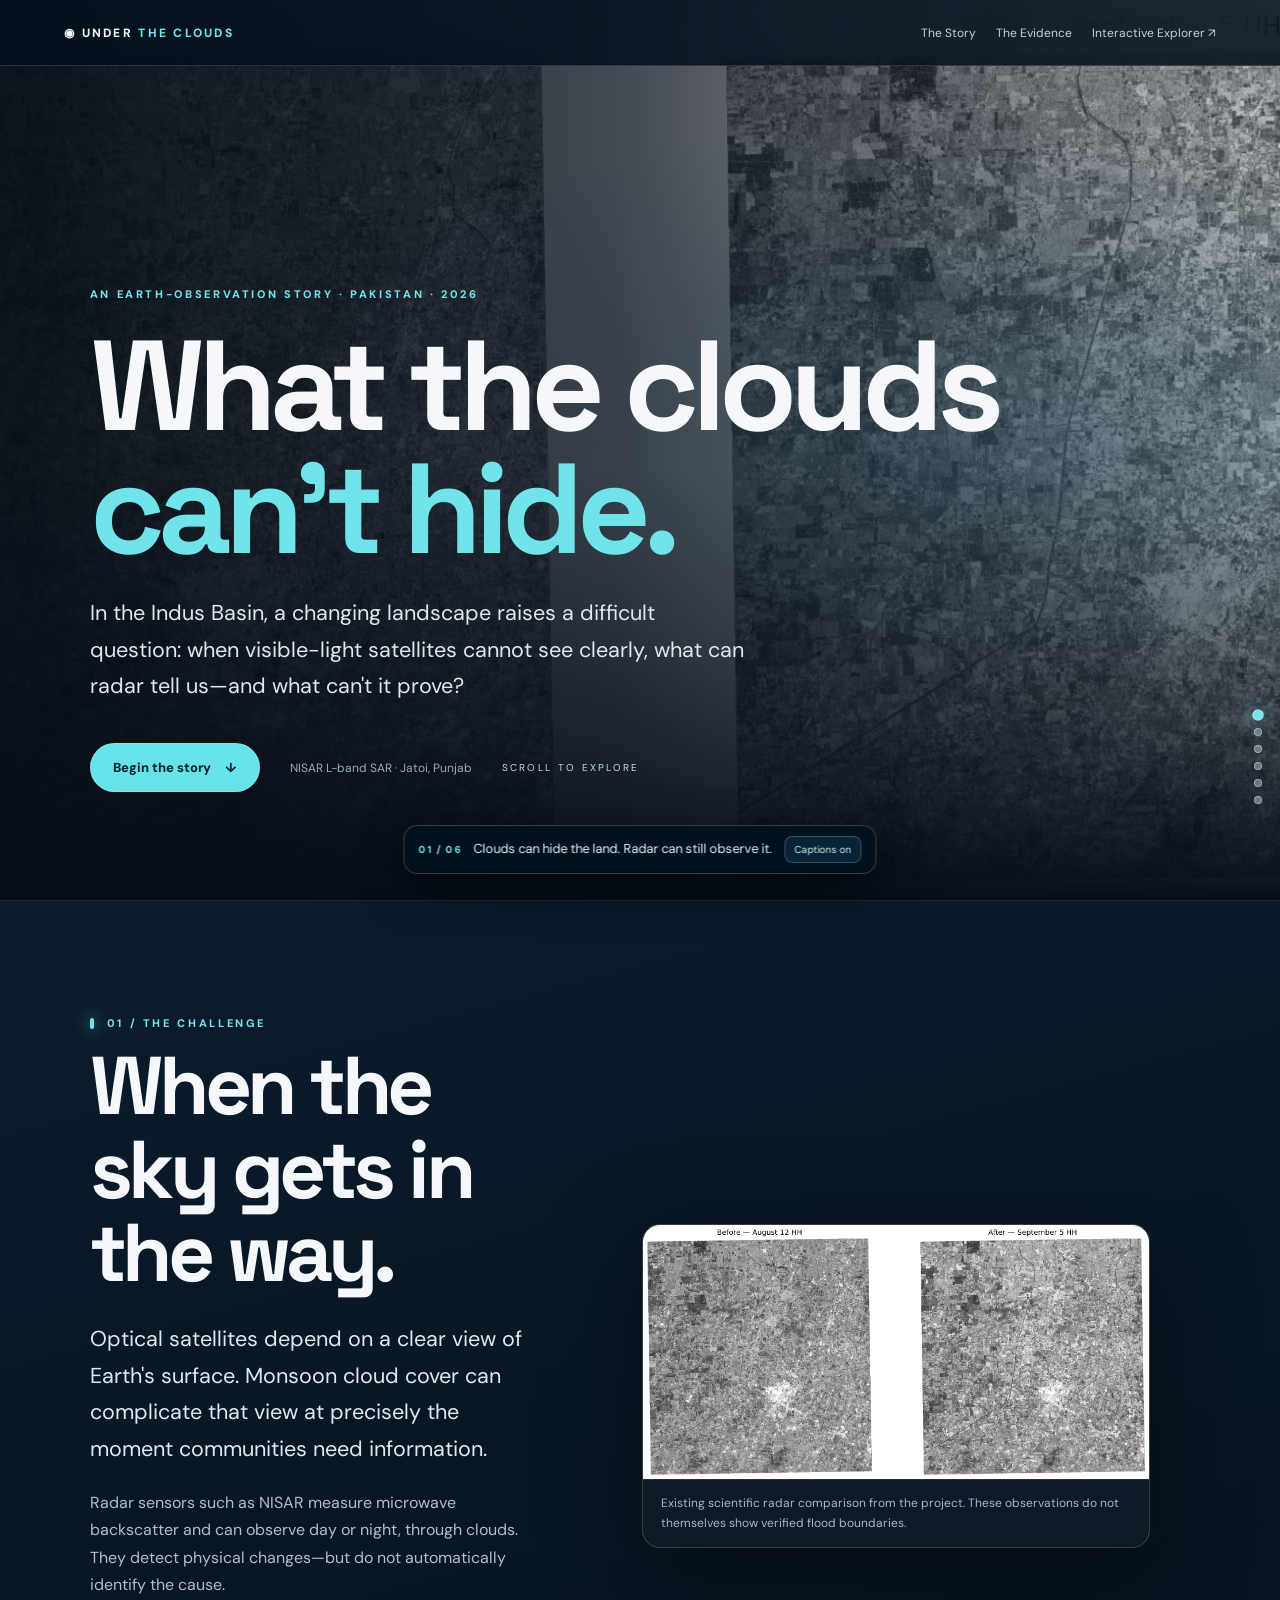
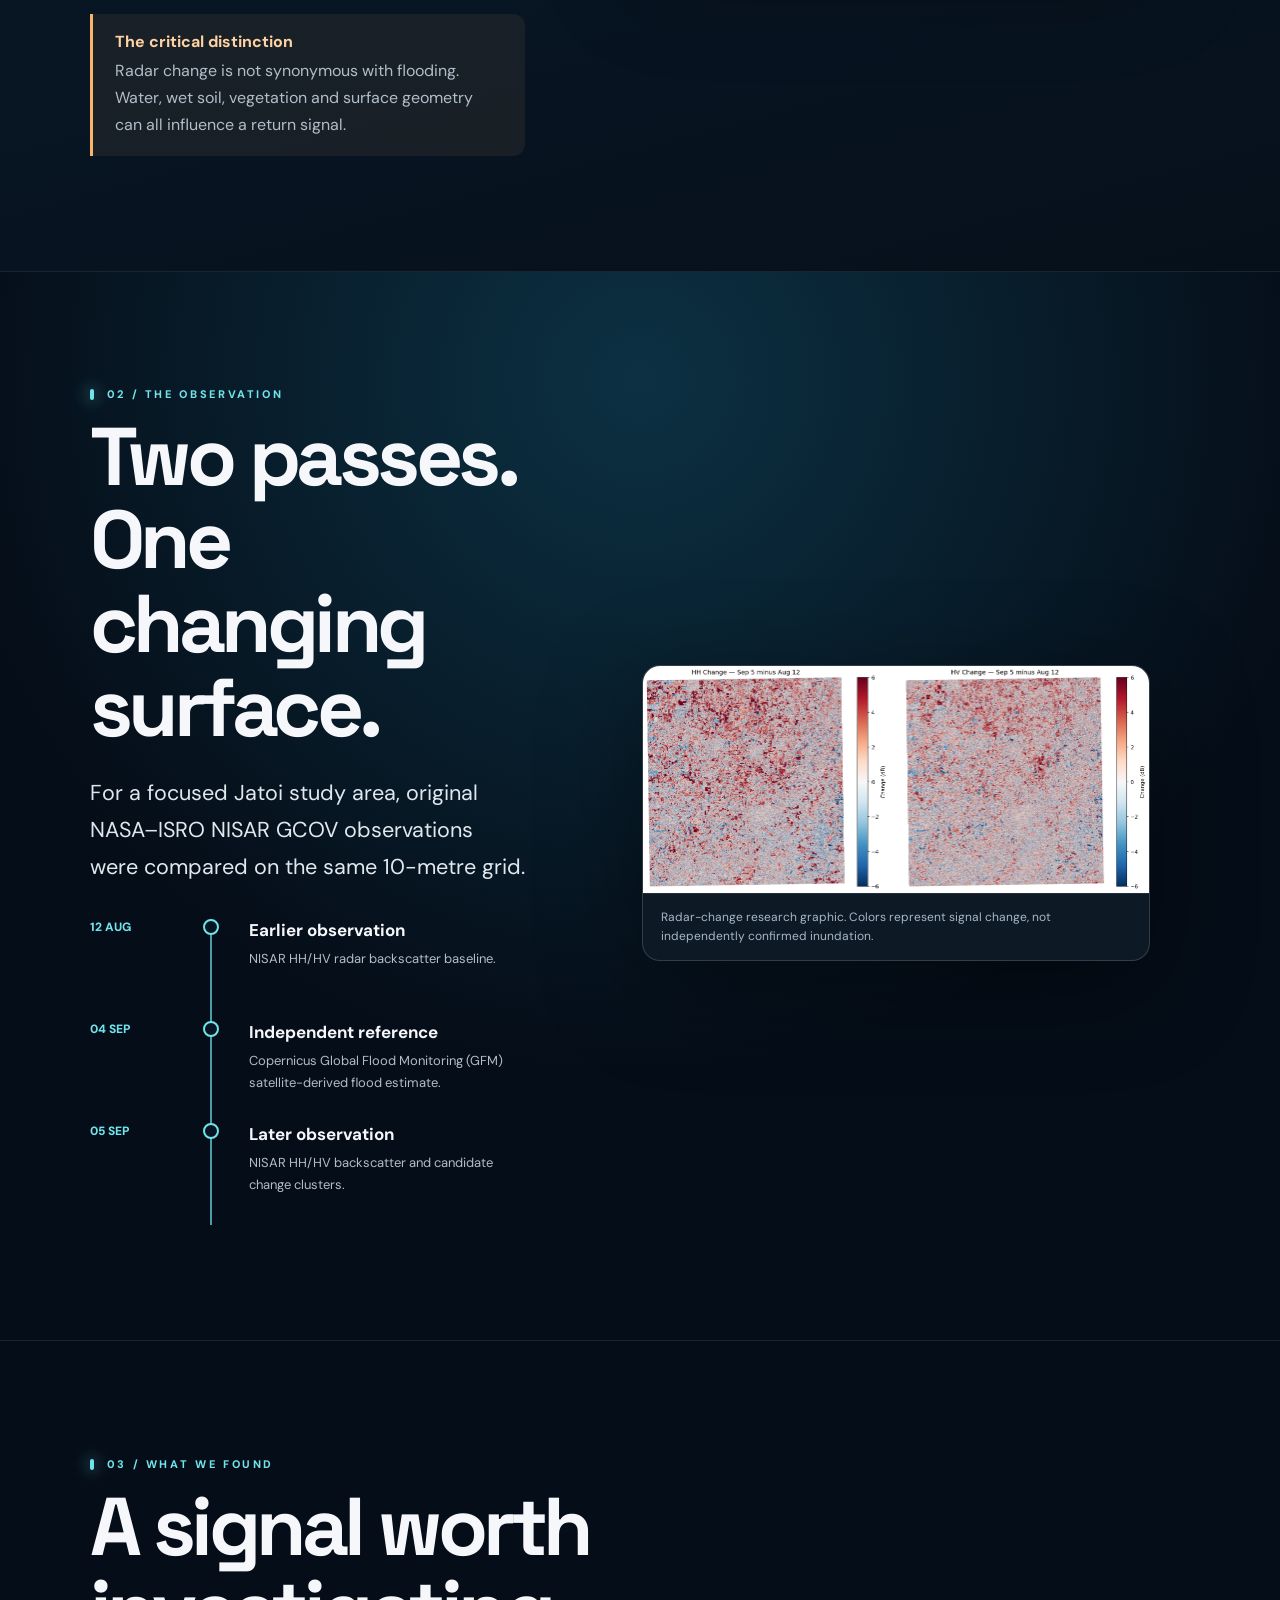
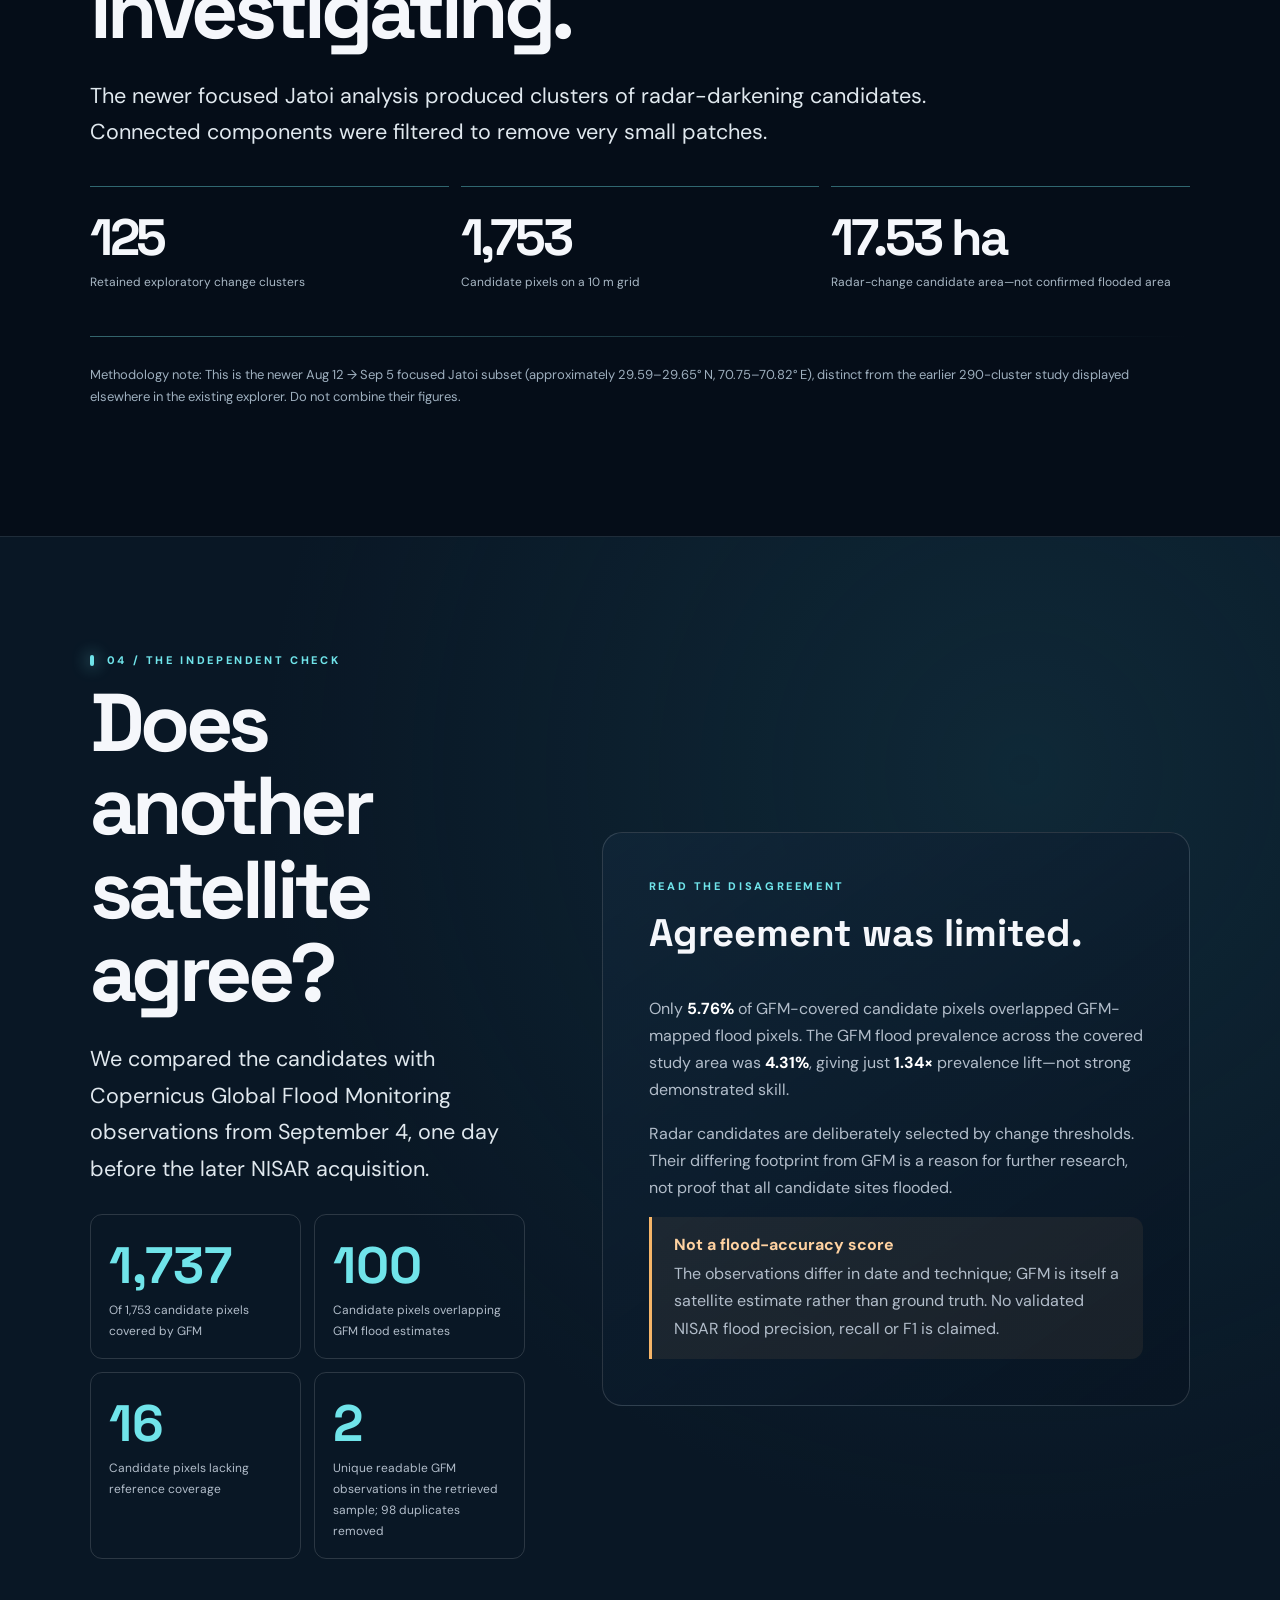
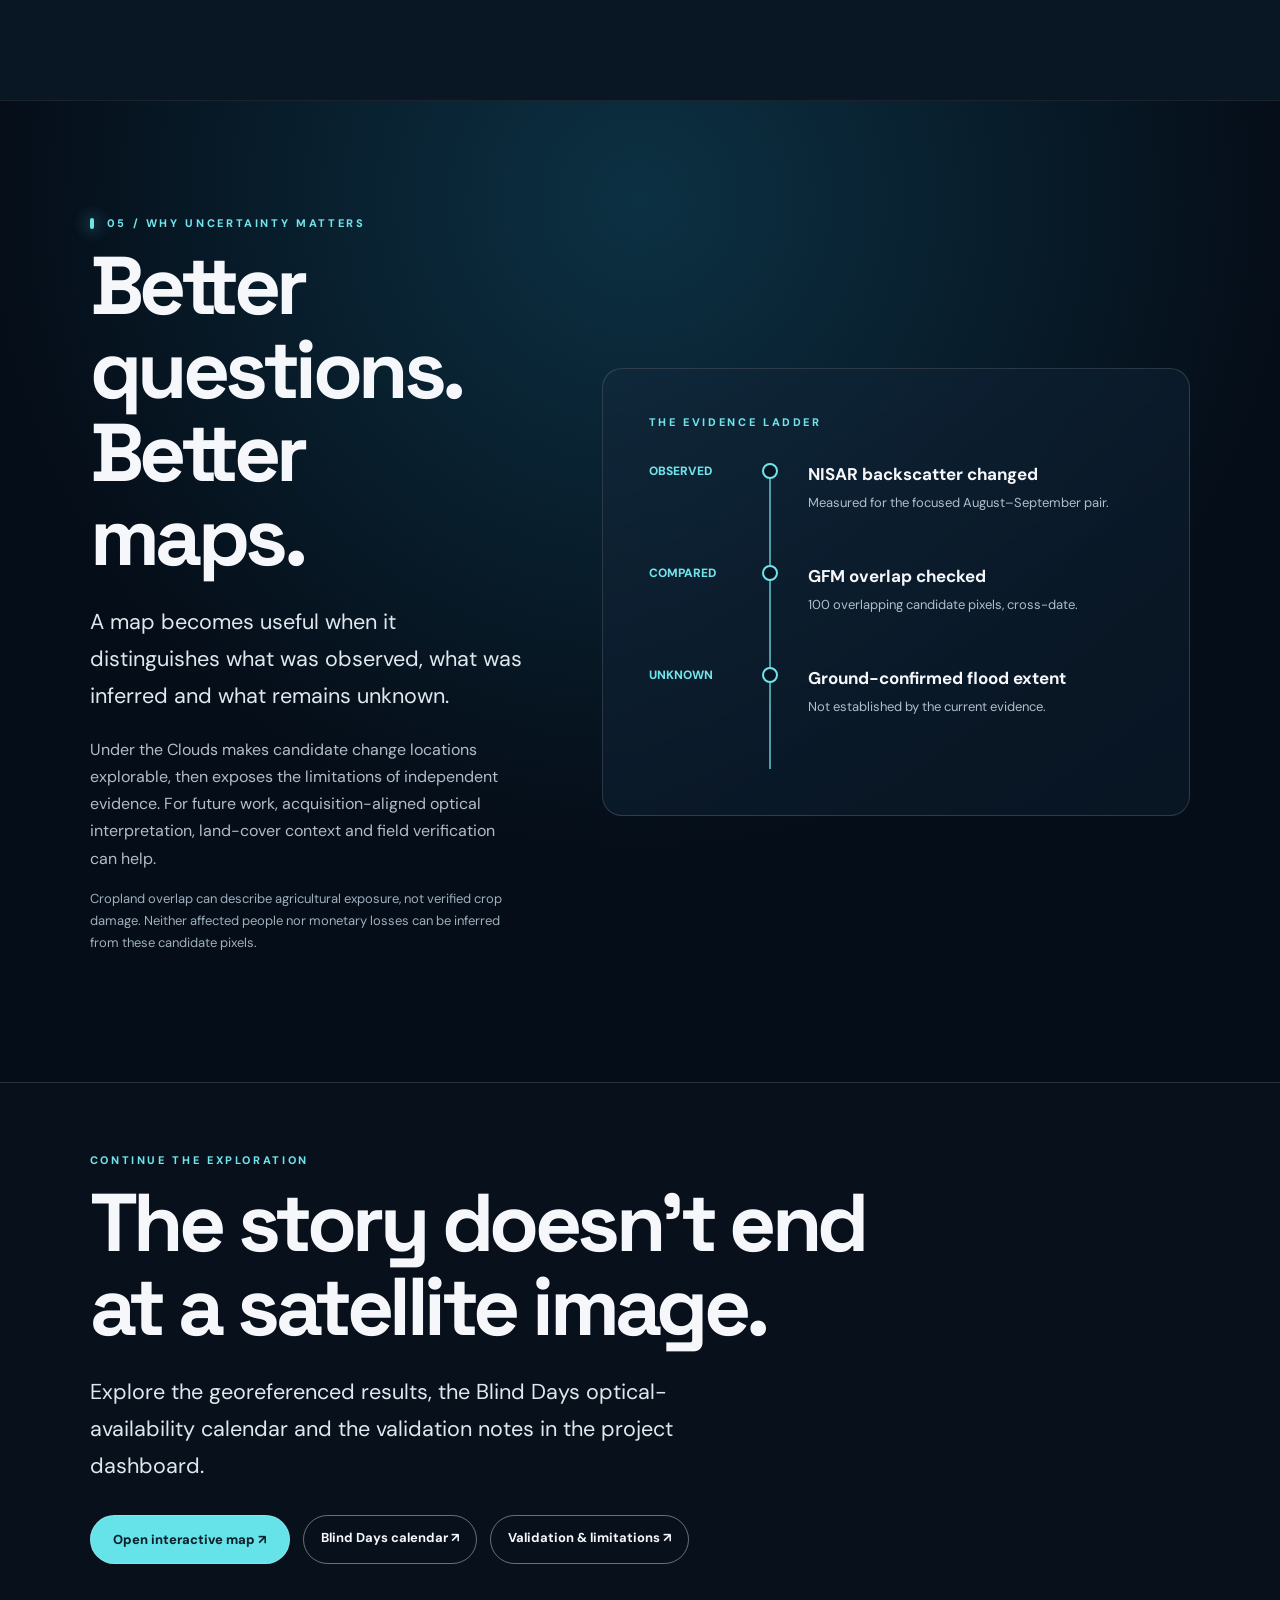
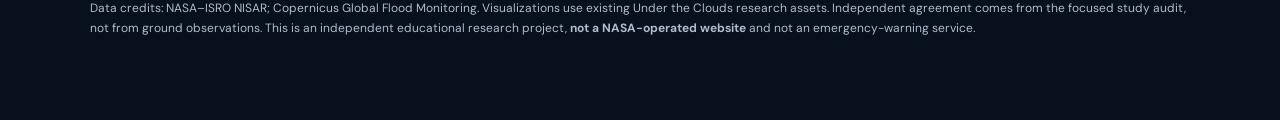
==== commit 665de8b0: "Align chance-baseline interpretation, narration and documentation" ====
--- a/story.html
+++ b/story.html
@@ -38,7 +38,7 @@
 <section class="chapter cloud" id="chapter-1"><div class="chapter-inner two"><div class="reveal"><div class="tag">01 / The challenge</div><h2>When the sky gets in the way.</h2><p class="lead">Optical satellites depend on a clear view of Earth's surface. Monsoon cloud cover can complicate that view at precisely the moment communities need information.</p><p>Radar sensors such as NISAR measure microwave backscatter and can observe day or night, through clouds. They detect physical changes—but do not automatically identify the cause.</p><div class="warn"><strong>The critical distinction</strong><p>Radar change is not synonymous with flooding. Water, wet soil, vegetation and surface geometry can all influence a return signal.</p></div></div><figure class="art reveal"><img src="assets/jatoi_before_after.png" alt="Existing Jatoi radar observation comparison: August 12 and September 5" loading="lazy"><figcaption>Existing scientific radar comparison from the project. These observations do not themselves show verified flood boundaries.</figcaption></figure></div></section>
 <section class="chapter night" id="chapter-2"><div class="chapter-inner"><div class="tag reveal">02 / The observation</div><div class="two"><div class="reveal"><h2>Two passes.<br>One changing surface.</h2><p class="lead">For a focused Jatoi study area, original NASA–ISRO NISAR GCOV observations were compared on the same 10-metre grid.</p><div class="timeline"><div class="moment"><time datetime="2026-08-12">12 AUG</time><div class="rail"></div><div><h3>Earlier observation</h3><p>NISAR HH/HV radar backscatter baseline.</p></div></div><div class="moment"><time datetime="2026-09-04">04 SEP</time><div class="rail"></div><div><h3>Independent reference</h3><p>Copernicus Global Flood Monitoring (GFM) satellite-derived flood estimate.</p></div></div><div class="moment"><time datetime="2026-09-05">05 SEP</time><div class="rail"></div><div><h3>Later observation</h3><p>NISAR HH/HV backscatter and candidate change clusters.</p></div></div></div></div><figure class="art reveal"><img src="assets/jatoi_radar_change.png" alt="Jatoi radar HH/HV change illustration from existing NISAR analysis" loading="lazy"><figcaption>Radar-change research graphic. Colors represent signal change, not independently confirmed inundation.</figcaption></figure></div></div></section>
 <section class="chapter" id="chapter-3"><div class="chapter-inner"><div class="tag reveal">03 / What we found</div><h2 class="wide reveal">A signal worth investigating.</h2><p class="lead wide reveal">The newer focused Jatoi analysis produced clusters of radar-darkening candidates. Connected components were filtered to remove very small patches.</p><div class="statgrid reveal"><div class="stat"><strong>125</strong><span>Retained exploratory change clusters</span></div><div class="stat"><strong>1,753</strong><span>Candidate pixels on a 10 m grid</span></div><div class="stat"><strong>17.53 ha</strong><span>Radar-change candidate area—not confirmed flooded area</span></div></div><div class="divider"></div><p class="muted reveal">Methodology note: This is the newer Aug 12 → Sep 5 focused Jatoi subset (approximately 29.59–29.65° N, 70.75–70.82° E), distinct from the earlier 290-cluster study displayed elsewhere in the existing explorer. Do not combine their figures.</p></div></section>
-<section class="chapter evidence" id="evidence"><div class="chapter-inner two"><div class="reveal"><div class="tag">04 / The independent check</div><h2>Does another satellite agree?</h2><p class="lead">We compared the candidates with Copernicus Global Flood Monitoring observations from September 4, one day before the later NISAR acquisition.</p><div class="evidence-stat"><div><strong>1,737</strong><span>Of 1,753 candidate pixels covered by GFM</span></div><div><strong>100</strong><span>Candidate pixels overlapping GFM flood estimates</span></div><div><strong>16</strong><span>Candidate pixels lacking reference coverage</span></div><div><strong>2</strong><span>Unique readable GFM observations in the retrieved sample; 98 duplicates removed</span></div></div></div><div class="panel reveal"><div class="eyebrow">Read the disagreement</div><h3 style="font:700 clamp(1.7rem,3vw,2.5rem) 'Space Grotesk';margin-top:15px">Agreement was limited.</h3><p>Only <strong style="color:#fff">5.76%</strong> of GFM-covered candidate pixels overlapped GFM-mapped flood pixels. Across the whole covered study region, the cross-date overlap was also weak.</p><p>Radar candidates are deliberately selected by change thresholds. Their differing footprint from GFM is a reason for further research, not proof that all candidate sites flooded.</p><div class="warn"><strong>Not a flood-accuracy score</strong><p>The observations differ in date and technique; GFM is itself a satellite estimate rather than ground truth. No validated NISAR flood precision, recall or F1 is claimed.</p></div></div></div></section>
+<section class="chapter evidence" id="evidence"><div class="chapter-inner two"><div class="reveal"><div class="tag">04 / The independent check</div><h2>Does another satellite agree?</h2><p class="lead">We compared the candidates with Copernicus Global Flood Monitoring observations from September 4, one day before the later NISAR acquisition.</p><div class="evidence-stat"><div><strong>1,737</strong><span>Of 1,753 candidate pixels covered by GFM</span></div><div><strong>100</strong><span>Candidate pixels overlapping GFM flood estimates</span></div><div><strong>16</strong><span>Candidate pixels lacking reference coverage</span></div><div><strong>2</strong><span>Unique readable GFM observations in the retrieved sample; 98 duplicates removed</span></div></div></div><div class="panel reveal"><div class="eyebrow">Read the disagreement</div><h3 style="font:700 clamp(1.7rem,3vw,2.5rem) 'Space Grotesk';margin-top:15px">Agreement was limited.</h3><p>Only <strong style="color:#fff">5.76%</strong> of GFM-covered candidate pixels overlapped GFM-mapped flood pixels. The GFM flood prevalence across the covered study area was <strong style="color:#fff">4.31%</strong>, giving just <strong style="color:#fff">1.34×</strong> prevalence lift—not strong demonstrated skill.</p><p>Radar candidates are deliberately selected by change thresholds. Their differing footprint from GFM is a reason for further research, not proof that all candidate sites flooded.</p><div class="warn"><strong>Not a flood-accuracy score</strong><p>The observations differ in date and technique; GFM is itself a satellite estimate rather than ground truth. No validated NISAR flood precision, recall or F1 is claimed.</p></div></div></div></section>
 <section class="chapter night" id="chapter-5"><div class="chapter-inner two"><div class="reveal"><div class="tag">05 / Why uncertainty matters</div><h2>Better questions. Better maps.</h2><p class="lead">A map becomes useful when it distinguishes what was observed, what was inferred and what remains unknown.</p><p>Under the Clouds makes candidate change locations explorable, then exposes the limitations of independent evidence. For future work, acquisition-aligned optical interpretation, land-cover context and field verification can help.</p><p class="muted">Cropland overlap can describe agricultural exposure, not verified crop damage. Neither affected people nor monetary losses can be inferred from these candidate pixels.</p></div><div class="panel reveal"><div class="eyebrow">The evidence ladder</div><div class="timeline"><div class="moment"><time>OBSERVED</time><div class="rail"></div><div><h3>NISAR backscatter changed</h3><p>Measured for the focused August–September pair.</p></div></div><div class="moment"><time>COMPARED</time><div class="rail"></div><div><h3>GFM overlap checked</h3><p>100 overlapping candidate pixels, cross-date.</p></div></div><div class="moment"><time>UNKNOWN</time><div class="rail"></div><div><h3>Ground-confirmed flood extent</h3><p>Not established by the current evidence.</p></div></div></div></div></div></section>
 <section class="story-footer"><div><div class="tag">Continue the exploration</div><h2 style="max-width:800px">The story doesn't end at a satellite image.</h2><p class="lead">Explore the georeferenced results, the Blind Days optical-availability calendar and the validation notes in the project dashboard.</p><div class="links"><a class="cta" href="index.html#explorer">Open interactive map ↗</a><a class="outline" href="index.html#blind-days">Blind Days calendar ↗</a><a class="outline" href="index.html#validation">Validation & limitations ↗</a></div><p class="sources">Data credits: NASA–ISRO NISAR; Copernicus Global Flood Monitoring. Visualizations use existing Under the Clouds research assets. Independent agreement comes from the focused study audit, not from ground observations. This is an independent educational research project, <strong>not a NASA-operated website</strong> and not an emergency-warning service.</p></div></section>
 </main><script>
@@ -50,7 +50,7 @@
     'In monsoon season, optical images can miss changes below clouds.',
     'We compared two NISAR observations over Jatoi, Pakistan.',
     'We found 125 radar-change clusters. These are not confirmed floods.',
-    'Only 100 candidate pixels overlapped Copernicus flood estimates.',
+    'About 6% overlapped GFM flooding, versus a 4.3% local baseline.',
     'Real science shows both the evidence and the uncertainty.'
   ];
   var panel=document.getElementById('storyCaption');
